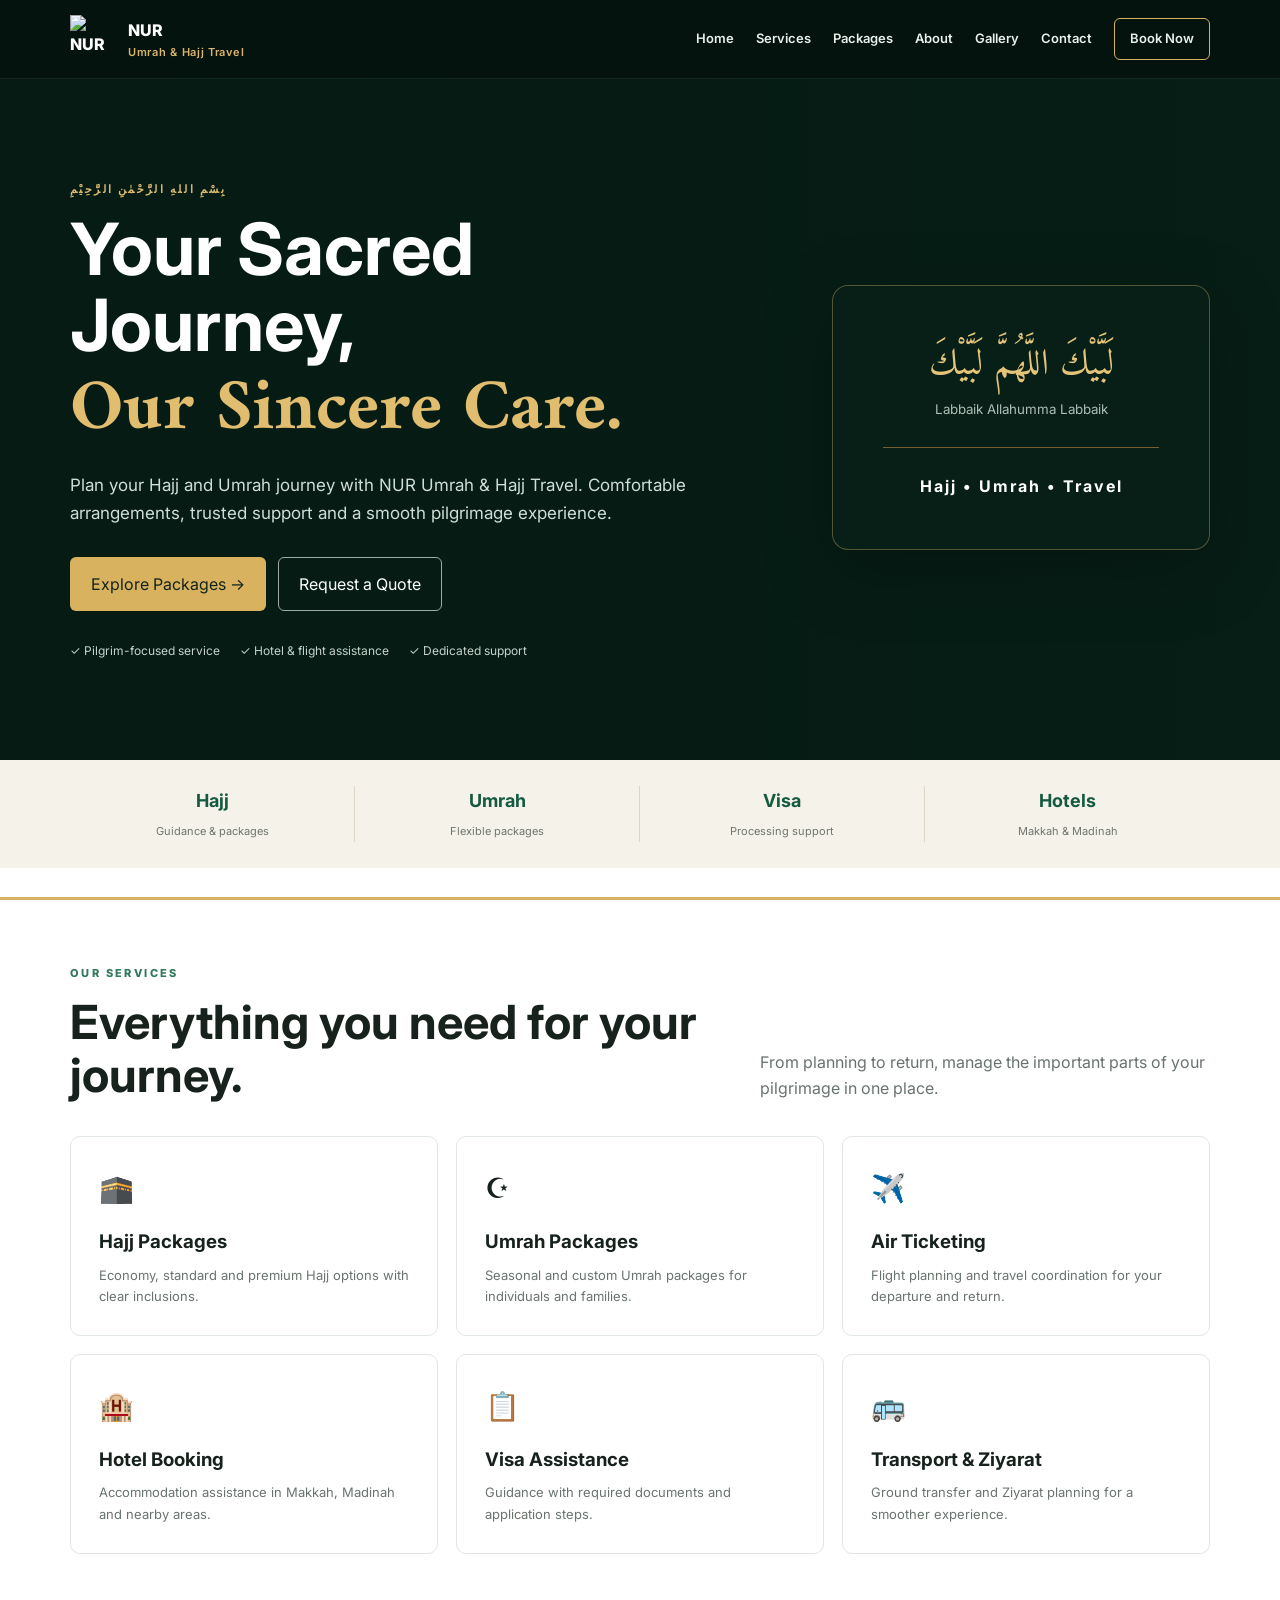
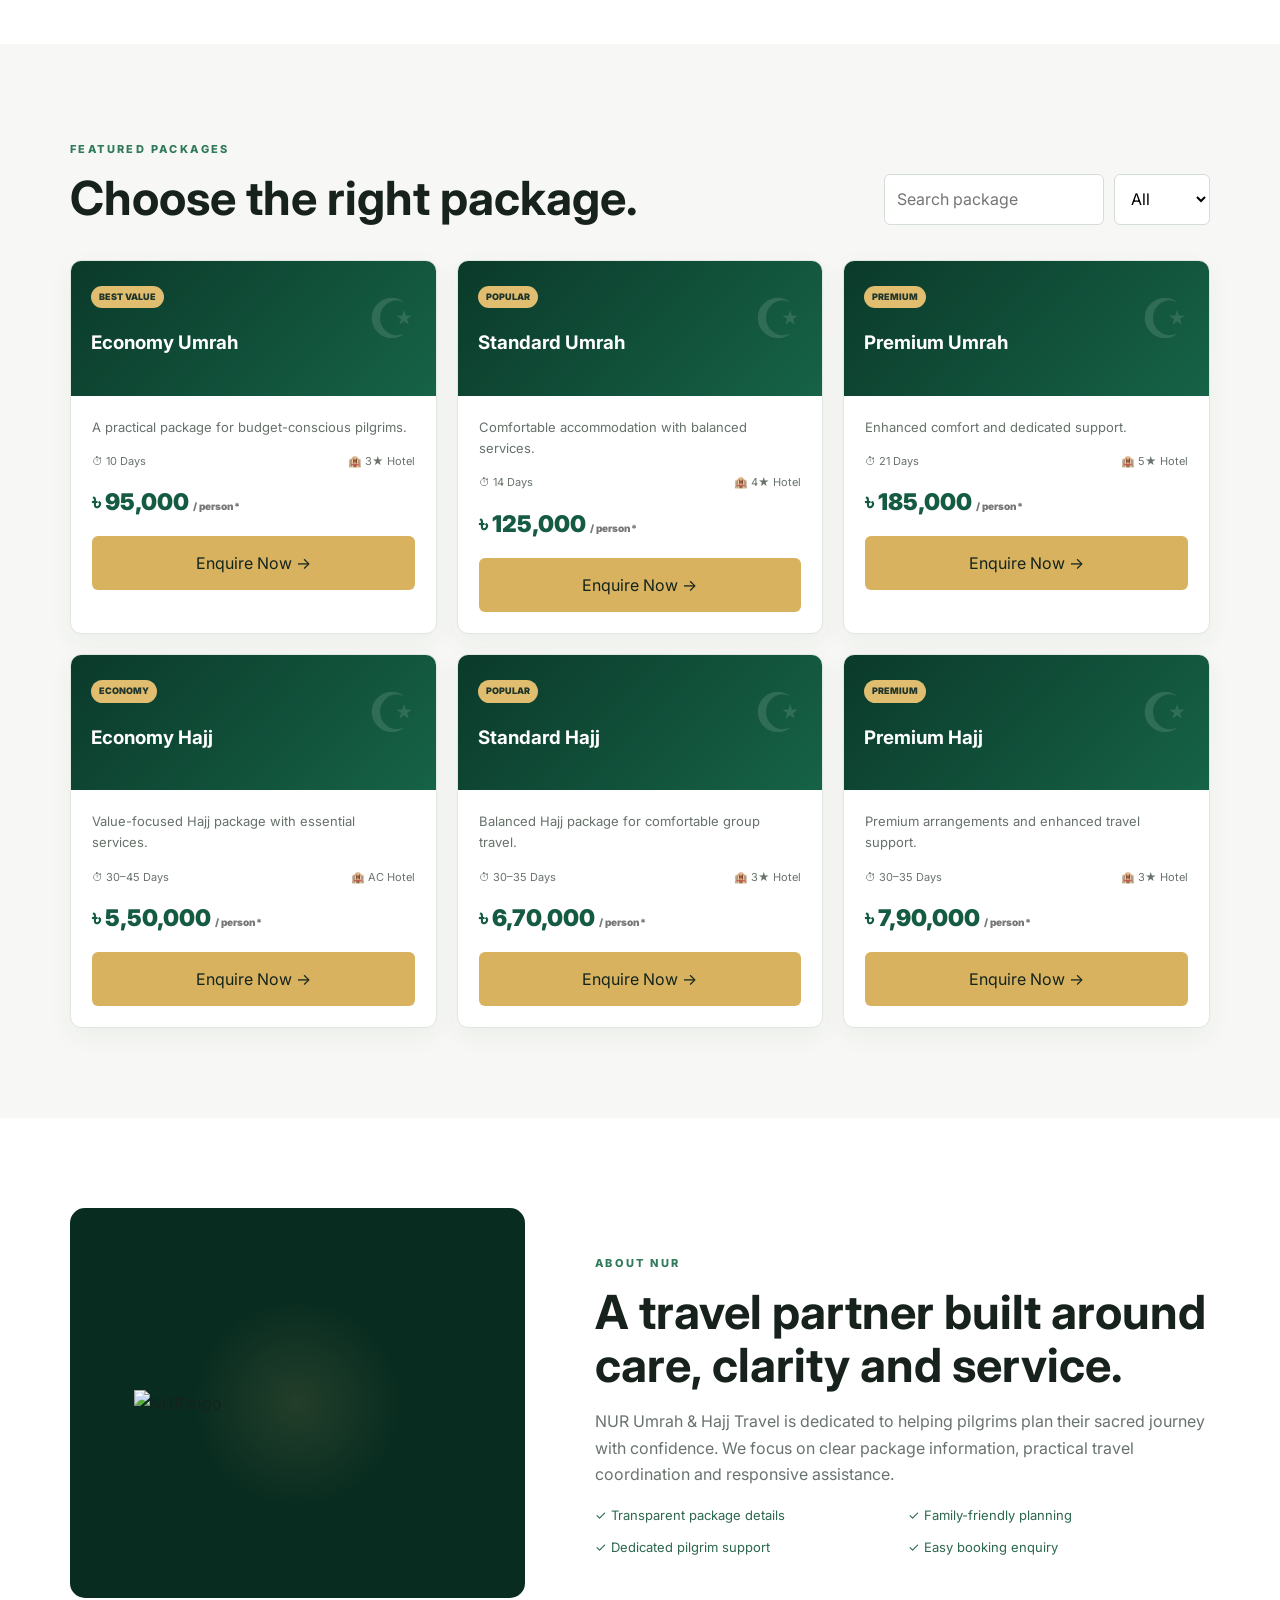
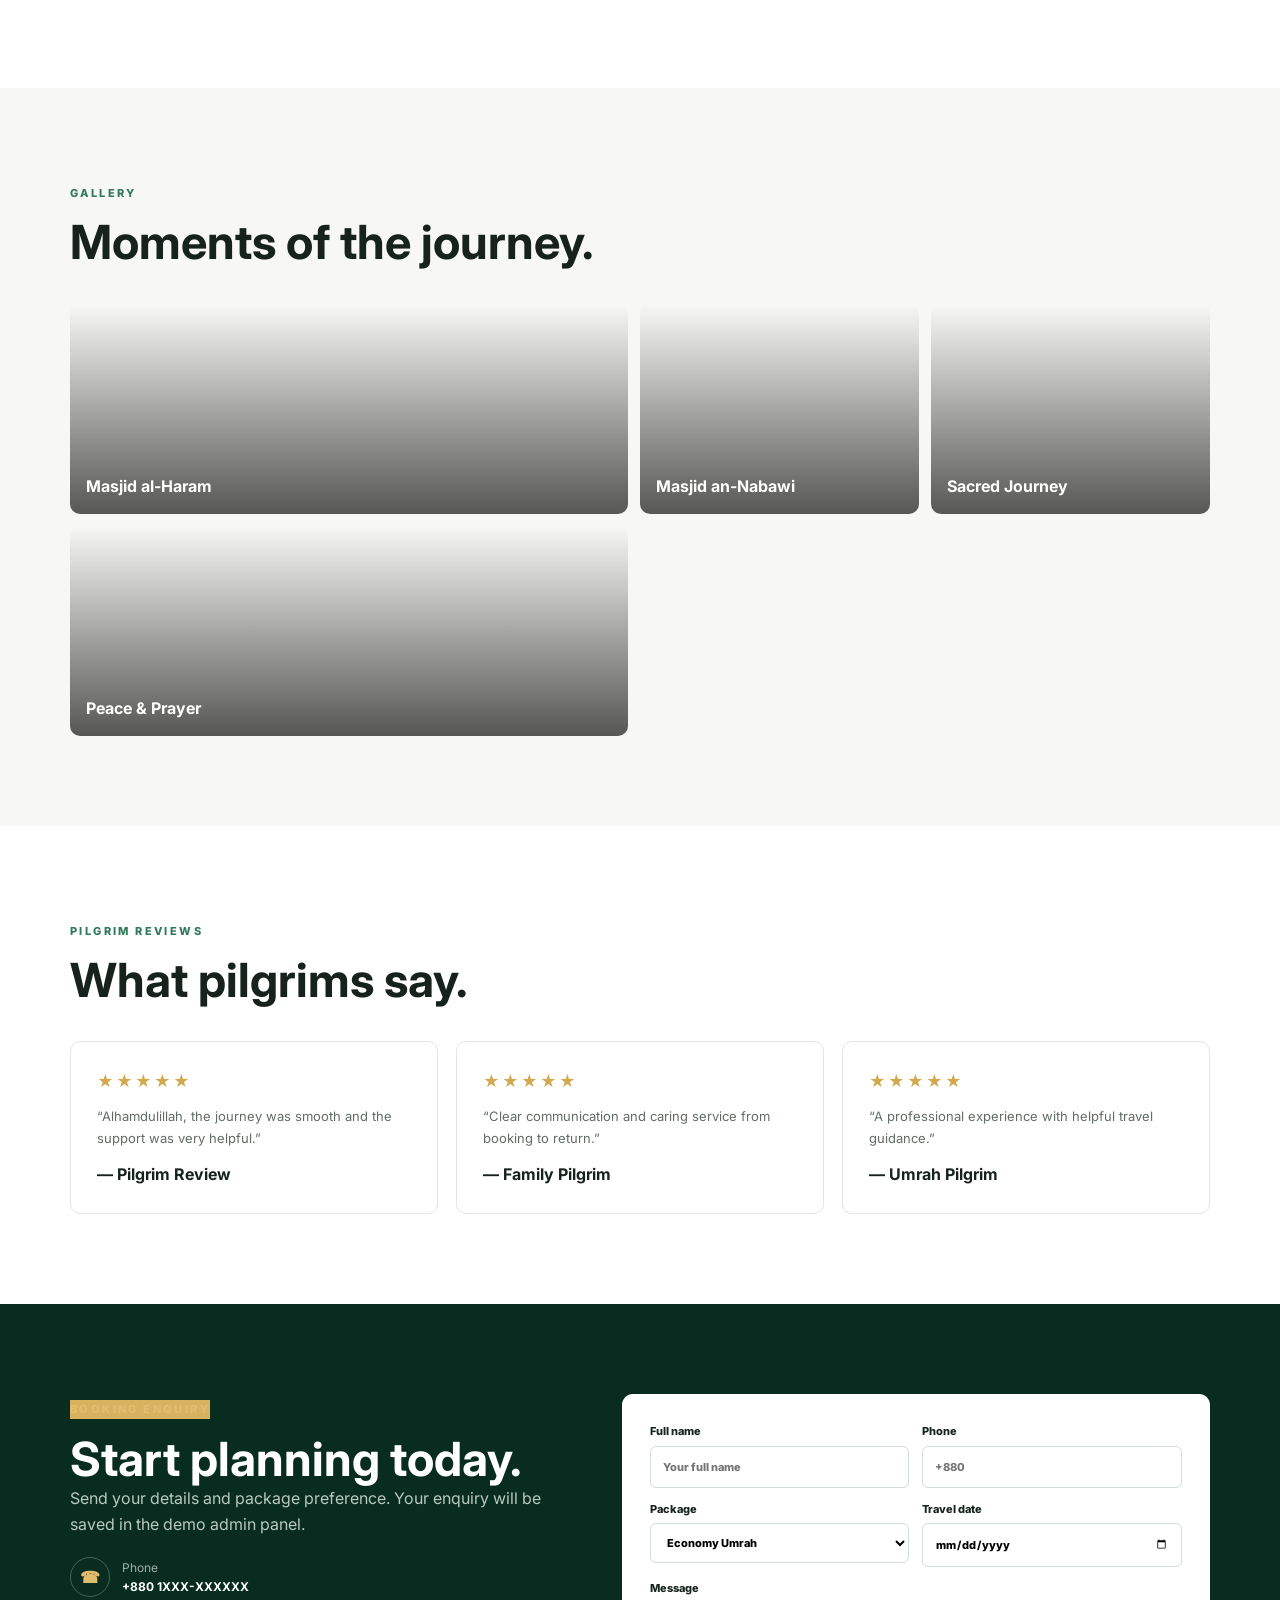
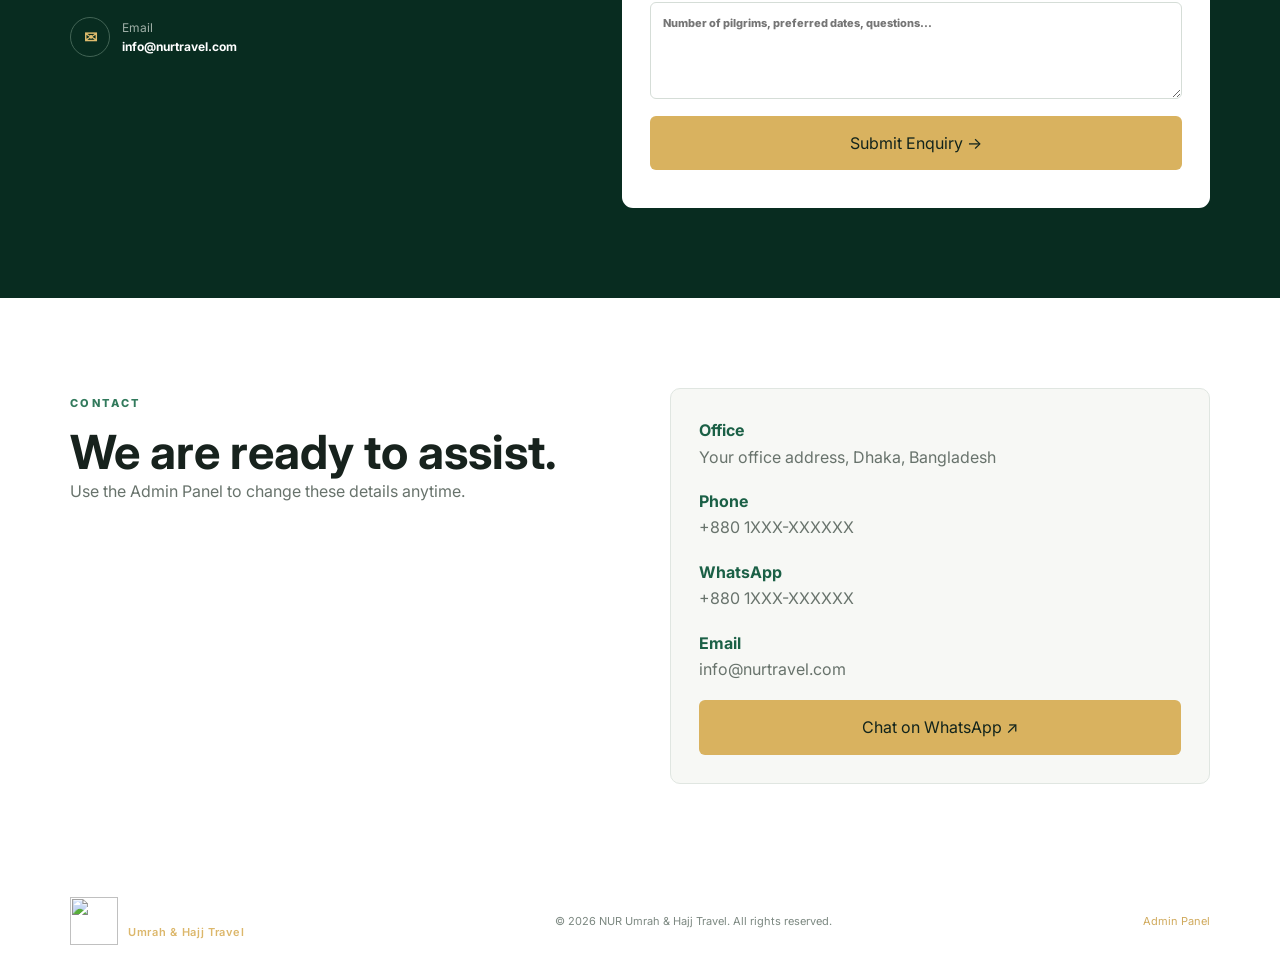
==== index.html @ 2915ed6d "Add files via upload" ====
<!doctype html>
<html lang="en">
<head>
<meta charset="utf-8"><meta name="viewport" content="width=device-width,initial-scale=1">
<title>NUR Umrah & Hajj Travel</title>
<meta name="description" content="NUR Umrah & Hajj Travel — Hajj, Umrah, visa, hotel, flight and travel assistance.">
<link rel="preconnect" href="https://fonts.googleapis.com"><link rel="preconnect" href="https://fonts.gstatic.com" crossorigin>
<link href="https://fonts.googleapis.com/css2?family=Amiri:wght@400;700&family=Inter:wght@400;500;600;700;800&display=swap" rel="stylesheet">
<link rel="stylesheet" href="style.css">
</head>
<body>
<header class="header"><div class="container nav">
<a class="brand" href="#home"><img src="assets/logo.png" alt="NUR Umrah & Hajj Travel"><span>NUR <b>Umrah & Hajj Travel</b></span></a>
<button class="menu" aria-label="Menu">☰</button>
<nav><a href="#home">Home</a><a href="#services">Services</a><a href="#packages">Packages</a><a href="#about">About</a><a href="#gallery">Gallery</a><a href="#contact">Contact</a><a class="cta" href="#booking">Book Now</a></nav>
</div></header>

<section id="home" class="hero"><div class="hero-bg"></div><div class="container hero-inner">
<div class="hero-copy"><span class="eyebrow">بِسْمِ اللهِ الرَّحْمٰنِ الرَّحِيْمِ</span>
<h1>Your Sacred Journey,<br><span>Our Sincere Care.</span></h1>
<p>Plan your Hajj and Umrah journey with NUR Umrah & Hajj Travel. Comfortable arrangements, trusted support and a smooth pilgrimage experience.</p>
<div class="actions"><a class="btn gold" href="#packages">Explore Packages →</a><a class="btn outline" href="#booking">Request a Quote</a></div>
<div class="trust"><span>✓ Pilgrim-focused service</span><span>✓ Hotel & flight assistance</span><span>✓ Dedicated support</span></div></div>
<div class="hero-card"><div class="arabic">لَبَّيْكَ اللَّهُمَّ لَبَّيْكَ</div><small>Labbaik Allahumma Labbaik</small><div class="card-line"></div><strong>Hajj • Umrah • Travel</strong></div>
</div></section>

<section class="quick"><div class="container quick-grid"><div><b>Hajj</b><span>Guidance & packages</span></div><div><b>Umrah</b><span>Flexible packages</span></div><div><b>Visa</b><span>Processing support</span></div><div><b>Hotels</b><span>Makkah & Madinah</span></div></div></section>

<section id="services" class="section"><div class="container"><div class="head"><div><span class="eyebrow green">OUR SERVICES</span><h2>Everything you need for your journey.</h2></div><p>From planning to return, manage the important parts of your pilgrimage in one place.</p></div>
<div class="service-grid"><article><i>🕋</i><h3>Hajj Packages</h3><p>Economy, standard and premium Hajj options with clear inclusions.</p></article><article><i>☪</i><h3>Umrah Packages</h3><p>Seasonal and custom Umrah packages for individuals and families.</p></article><article><i>✈️</i><h3>Air Ticketing</h3><p>Flight planning and travel coordination for your departure and return.</p></article><article><i>🏨</i><h3>Hotel Booking</h3><p>Accommodation assistance in Makkah, Madinah and nearby areas.</p></article><article><i>📋</i><h3>Visa Assistance</h3><p>Guidance with required documents and application steps.</p></article><article><i>🚌</i><h3>Transport & Ziyarat</h3><p>Ground transfer and Ziyarat planning for a smoother experience.</p></article></div></div></section>

<section id="packages" class="section alt"><div class="container"><div class="head"><div><span class="eyebrow green">FEATURED PACKAGES</span><h2>Choose the right package.</h2></div><div class="filters"><input id="search" placeholder="Search package"><select id="type"><option value="">All</option><option>Umrah</option><option>Hajj</option></select></div></div><div id="packagesGrid" class="package-grid"></div></div></section>

<section id="about" class="section"><div class="container about-grid"><div class="about-visual"><img src="assets/logo.png" alt="NUR logo"></div><div><span class="eyebrow green">ABOUT NUR</span><h2>A travel partner built around care, clarity and service.</h2><p id="aboutText">NUR Umrah & Hajj Travel is dedicated to helping pilgrims plan their sacred journey with confidence. We focus on clear package information, practical travel coordination and responsive assistance.</p><div class="checks"><span>✓ Transparent package details</span><span>✓ Family-friendly planning</span><span>✓ Dedicated pilgrim support</span><span>✓ Easy booking enquiry</span></div></div></div></section>

<section id="gallery" class="section alt"><div class="container"><div class="head"><div><span class="eyebrow green">GALLERY</span><h2>Moments of the journey.</h2></div></div><div id="galleryGrid" class="gallery"></div></div></section>

<section class="section reviews"><div class="container"><div class="head"><div><span class="eyebrow green">PILGRIM REVIEWS</span><h2>What pilgrims say.</h2></div></div><div id="reviewsGrid" class="review-grid"></div></div></section>

<section id="booking" class="booking"><div class="container booking-grid"><div><span class="eyebrow gold">BOOKING ENQUIRY</span><h2>Start planning today.</h2><p>Send your details and package preference. Your enquiry will be saved in the demo admin panel.</p><div class="mini"><b>☎</b><span>Phone<br><strong id="phoneText">+880 1XXX-XXXXXX</strong></span></div><div class="mini"><b>✉</b><span>Email<br><strong id="emailText">info@nurtravel.com</strong></span></div></div>
<form id="bookingForm" class="form"><div class="row"><label>Full name<input name="name" required placeholder="Your full name"></label><label>Phone<input name="phone" required placeholder="+880"></label></div><div class="row"><label>Package<select id="bookingPackage" name="package"></select></label><label>Travel date<input name="date" type="date"></label></div><label>Message<textarea name="message" rows="4" placeholder="Number of pilgrims, preferred dates, questions..."></textarea></label><button class="btn gold full">Submit Enquiry →</button><p id="formMsg"></p></form></div></section>

<section id="contact" class="section"><div class="container contact-grid"><div><span class="eyebrow green">CONTACT</span><h2>We are ready to assist.</h2><p>Use the Admin Panel to change these details anytime.</p></div><div class="contact-card"><p><b>Office</b><span id="addressText">Your office address, Dhaka, Bangladesh</span></p><p><b>Phone</b><span id="phoneText2">+880 1XXX-XXXXXX</span></p><p><b>WhatsApp</b><span id="waText">+880 1XXX-XXXXXX</span></p><p><b>Email</b><span id="emailText2">info@nurtravel.com</span></p><a id="waLink" class="btn gold full" target="_blank" rel="noopener">Chat on WhatsApp ↗</a></div></div></section>

<footer><div class="container footer"><div class="brand"><img src="assets/logo.png" alt=""><span>NUR <b>Umrah & Hajj Travel</b></span></div><p>© <span id="year"></span> NUR Umrah & Hajj Travel. All rights reserved.</p><a href="admin/index.html">Admin Panel</a></div></footer>
<script src="script.js"></script>
</body></html>
---- style.css ----
*{box-sizing:border-box;margin:0;padding:0}html{scroll-behavior:smooth}body{font-family:Inter,Arial,sans-serif;color:#17221d;background:#fff;line-height:1.65}.container{width:min(1140px,92%);margin:auto}.header{position:fixed;z-index:50;left:0;right:0;top:0;background:rgba(5,19,14,.92);backdrop-filter:blur(14px);color:#fff;border-bottom:1px solid rgba(255,255,255,.08)}.nav{height:78px;display:flex;align-items:center;justify-content:space-between}.brand{display:flex;align-items:center;gap:10px;color:#fff;text-decoration:none;font-weight:800}.brand img{width:48px;height:48px;object-fit:contain}.brand b{display:block;font-size:11px;letter-spacing:.7px;color:#dcb76b;font-weight:600}.nav nav{display:flex;align-items:center;gap:22px}.nav nav a{color:#e9efeb;text-decoration:none;font-size:13px;font-weight:600}.nav nav a:hover{color:#e2bd6c}.nav .cta{border:1px solid #d8b15f;padding:9px 15px;border-radius:6px}.menu{display:none;border:0;background:none;color:#fff;font-size:26px}.hero{min-height:760px;background:#071f16;position:relative;display:flex;align-items:center;overflow:hidden;color:#fff}.hero-bg{position:absolute;inset:0;background:linear-gradient(90deg,rgba(5,27,20,.98),rgba(5,27,20,.72),rgba(5,27,20,.25)),url("https://images.unsplash.com/photo-1564769625392-651b89c31e2a?auto=format&fit=crop&w=2000&q=85") center/cover}.hero-inner{position:relative;z-index:1;padding-top:75px;display:grid;grid-template-columns:1.3fr .7fr;gap:60px;align-items:center}.eyebrow{font-size:11px;letter-spacing:2.4px;font-weight:800;color:#dfbd72;display:inline-block;margin-bottom:13px}.eyebrow.green{color:#327a5c}.eyebrow.gold{color:#e1bd70}.hero h1{font-size:clamp(42px,6vw,72px);line-height:1.06;margin-bottom:22px}.hero h1 span{color:#e1bd70;font-family:Amiri,serif}.hero p{max-width:650px;color:#d1ddd7;font-size:17px}.actions{display:flex;gap:12px;margin:30px 0}.btn{display:inline-flex;align-items:center;justify-content:center;padding:13px 20px;border-radius:6px;text-decoration:none;font-weight:800;border:1px solid transparent;cursor:pointer;font:inherit}.gold{background:#d9b25f;color:#12241c}.outline{color:#fff;border-color:#9eaaa4}.trust{display:flex;gap:20px;flex-wrap:wrap;font-size:12px;color:#c7d3cc}.hero-card{border:1px solid rgba(224,188,109,.35);background:rgba(8,33,24,.75);border-radius:16px;padding:50px 25px;text-align:center;box-shadow:0 20px 70px rgba(0,0,0,.25)}.arabic{font-family:Amiri,serif;font-size:36px;color:#e4c478}.hero-card small{color:#aebfb6}.card-line{height:1px;background:#755f32;margin:25px}.hero-card strong{letter-spacing:2px;color:#fff}.quick{background:#f5f2e9}.quick-grid{display:grid;grid-template-columns:repeat(4,1fr);padding:26px 0}.quick-grid div{text-align:center;border-right:1px solid #ddd7c8}.quick-grid div:last-child{border:0}.quick-grid b{display:block;color:#145a40;font-size:18px}.quick-grid span{font-size:11px;color:#6e776f}.section{padding:90px 0}.alt{background:#f7f8f5}.head{display:flex;justify-content:space-between;align-items:end;gap:30px;margin-bottom:35px}.head h2,.section h2,.booking h2{font-size:clamp(30px,4vw,47px);line-height:1.13}.head p{max-width:450px;color:#69736d}.service-grid{display:grid;grid-template-columns:repeat(3,1fr);gap:18px}.service-grid article{padding:28px;border:1px solid #e1e7e2;border-radius:10px;background:#fff}.service-grid i{font-style:normal;font-size:28px}.service-grid h3{margin:15px 0 7px}.service-grid p{font-size:13px;color:#6a746e}.filters{display:flex;gap:10px}.filters input,.filters select,.form input,.form select,.form textarea{font:inherit;border:1px solid #d5ddd7;border-radius:6px;padding:11px 12px;background:#fff;outline:none}.filters input{width:220px}.package-grid{display:grid;grid-template-columns:repeat(3,1fr);gap:20px}.package{background:#fff;border:1px solid #e0e6e1;border-radius:11px;overflow:hidden;box-shadow:0 8px 25px rgba(20,50,37,.05)}.package-top{height:135px;background:linear-gradient(135deg,#0b3a2a,#166347);color:#fff;padding:20px;position:relative}.package-top:after{content:"☪";position:absolute;right:20px;top:12px;font-size:55px;opacity:.12}.tag{display:inline-block;background:#e1bd70;color:#20362b;font-size:9px;font-weight:900;padding:4px 8px;border-radius:20px}.package-top h3{margin-top:20px}.package-body{padding:21px}.package-body p{font-size:13px;color:#66716a}.meta{display:flex;justify-content:space-between;font-size:11px;color:#68736c;margin:14px 0}.price{font-size:23px;color:#155b42;font-weight:900}.price small{font-size:10px;color:#777}.package .btn{width:100%;margin-top:14px}.about-grid{display:grid;grid-template-columns:.85fr 1.15fr;gap:70px;align-items:center}.about-visual{min-height:390px;background:radial-gradient(circle,#e2bd7020,transparent 35%),#082c20;border-radius:15px;display:grid;place-items:center}.about-visual img{width:72%;max-width:350px}.about-grid p{color:#69736d;margin:17px 0}.checks{display:grid;grid-template-columns:1fr 1fr;gap:11px;color:#2d674e;font-size:13px}.gallery{display:grid;grid-template-columns:2fr 1fr 1fr;grid-template-rows:210px 210px;gap:12px}.gallery-item{border-radius:10px;background-size:cover;background-position:center;position:relative;overflow:hidden}.gallery-item:after{content:"";position:absolute;inset:0;background:linear-gradient(transparent,rgba(0,0,0,.65))}.gallery-item span{position:absolute;bottom:14px;left:16px;color:#fff;font-weight:700;z-index:2}.review-grid{display:grid;grid-template-columns:repeat(3,1fr);gap:18px}.review{padding:26px;border:1px solid #e0e6e1;border-radius:10px}.stars{color:#d2a94f;letter-spacing:2px}.review p{color:#626d66;margin:12px 0;font-size:13px}.booking{background:#082c20;color:#fff;padding:90px 0}.booking-grid{display:grid;grid-template-columns:.9fr 1.1fr;gap:70px}.booking p{color:#b9c9c0}.mini{display:flex;gap:12px;align-items:center;margin-top:20px}.mini>b{width:40px;height:40px;border:1px solid #426455;border-radius:50%;display:grid;place-items:center;color:#e0bc6d}.mini span{font-size:12px;color:#9fb0a7}.mini strong{color:#fff}.form{background:#fff;color:#18241e;padding:28px;border-radius:11px}.row{display:grid;grid-template-columns:1fr 1fr;gap:13px}.form label{font-size:11px;font-weight:800;display:block;margin-bottom:12px}.form input,.form select,.form textarea{width:100%;margin-top:5px}.form textarea{resize:vertical}.full{width:100%}#formMsg{font-size:12px;margin-top:10px}.contact-grid{display:grid;grid-template-columns:1fr 1fr;gap:60px}.contact-grid p{color:#68736c}.contact-card{background:#f7f8f5;border:1px solid #e0e6e1;padding:28px;border-radius:10px}.contact-card p{margin-bottom:18px}.contact-card p b,.contact-card p span{display:block}.contact-card p b{color:#1b6046}.footer{min-height:95px;display:flex;align-items:center;justify-content:space-between;gap:20px}.footer .brand{font-size:13px}.footer p{font-size:11px;color:#7c8881}.footer>a{font-size:11px;color:#d0aa5d;text-decoration:none}
body:after{content:"";position:fixed;inset:auto 0 0 0;height:3px;background:var(--accent,#d9b25f);z-index:100}
@media(max-width:820px){.nav nav{display:none;position:absolute;left:0;right:0;top:78px;background:#071f16;padding:18px;flex-direction:column;align-items:stretch}.nav nav.open{display:flex}.menu{display:block}.hero{min-height:760px}.hero-inner,.about-grid,.booking-grid,.contact-grid{grid-template-columns:1fr}.hero-card{display:none}.quick-grid{grid-template-columns:1fr 1fr;gap:15px}.quick-grid div:nth-child(2){border:0}.service-grid,.package-grid,.review-grid{grid-template-columns:1fr 1fr}.head{display:block}.head p{margin-top:10px}.gallery{grid-template-columns:1fr 1fr;grid-template-rows:180px 180px 180px}.gallery-item:first-child{grid-row:auto}.filters{margin-top:18px}.footer{padding:20px 0;flex-wrap:wrap}}
@media(max-width:520px){.service-grid,.package-grid,.review-grid{grid-template-columns:1fr}.row{grid-template-columns:1fr}.checks{grid-template-columns:1fr}.gallery{grid-template-columns:1fr}.gallery-item{height:180px}.actions{flex-direction:column;align-items:stretch}.actions .btn{text-align:center}.hero h1{font-size:42px}.section{padding:65px 0}}
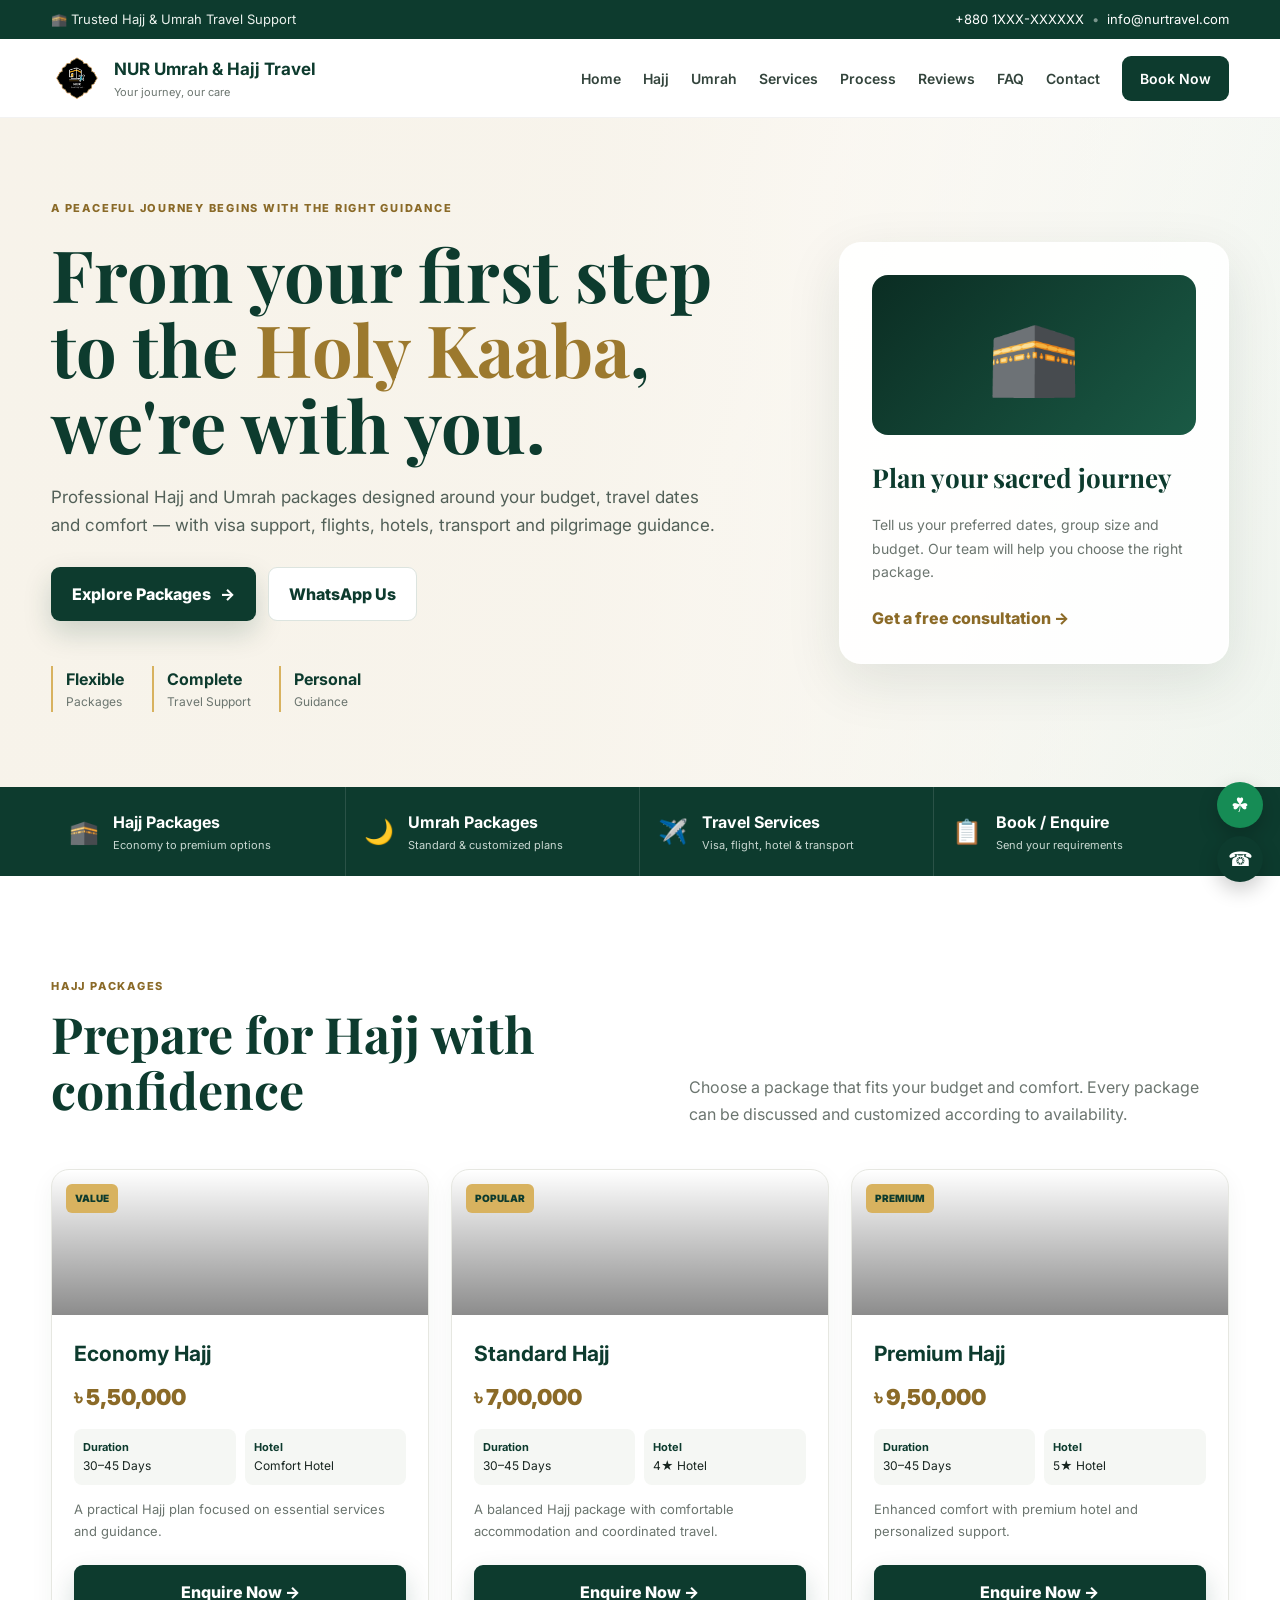
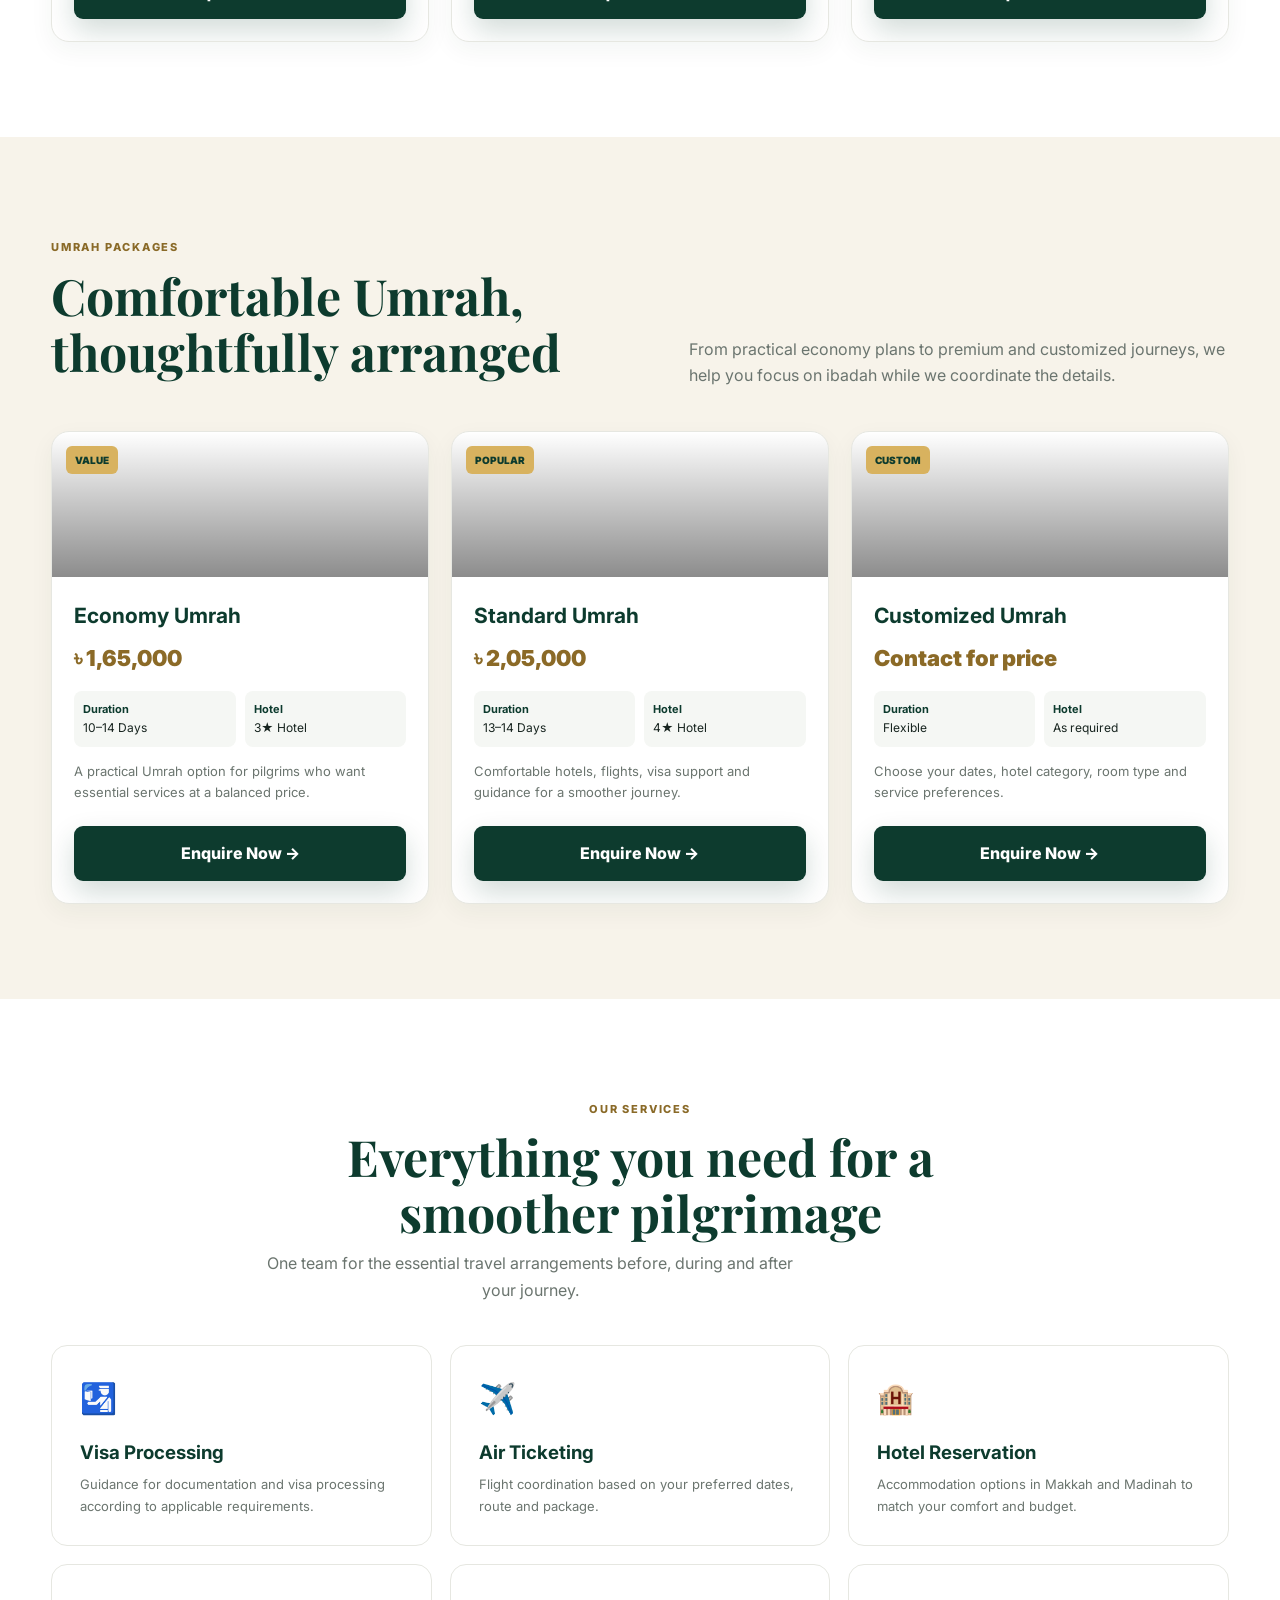
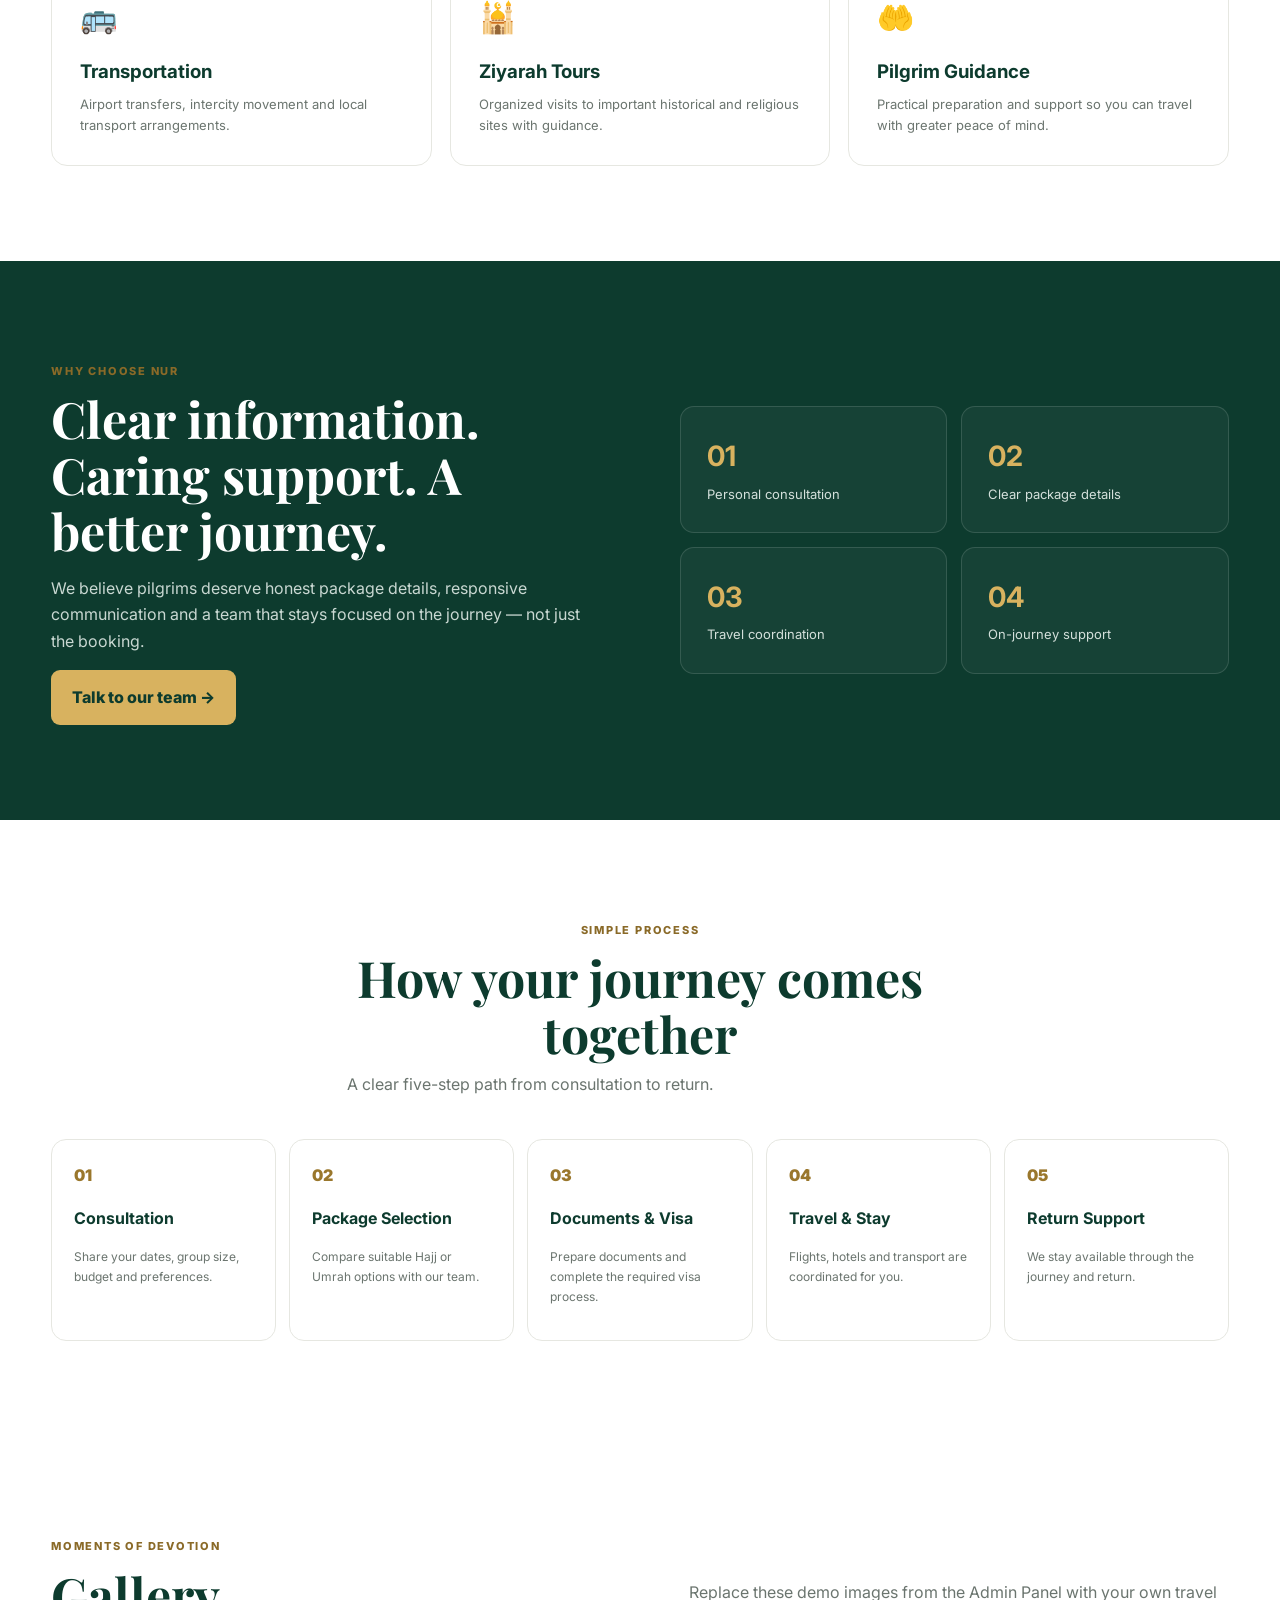
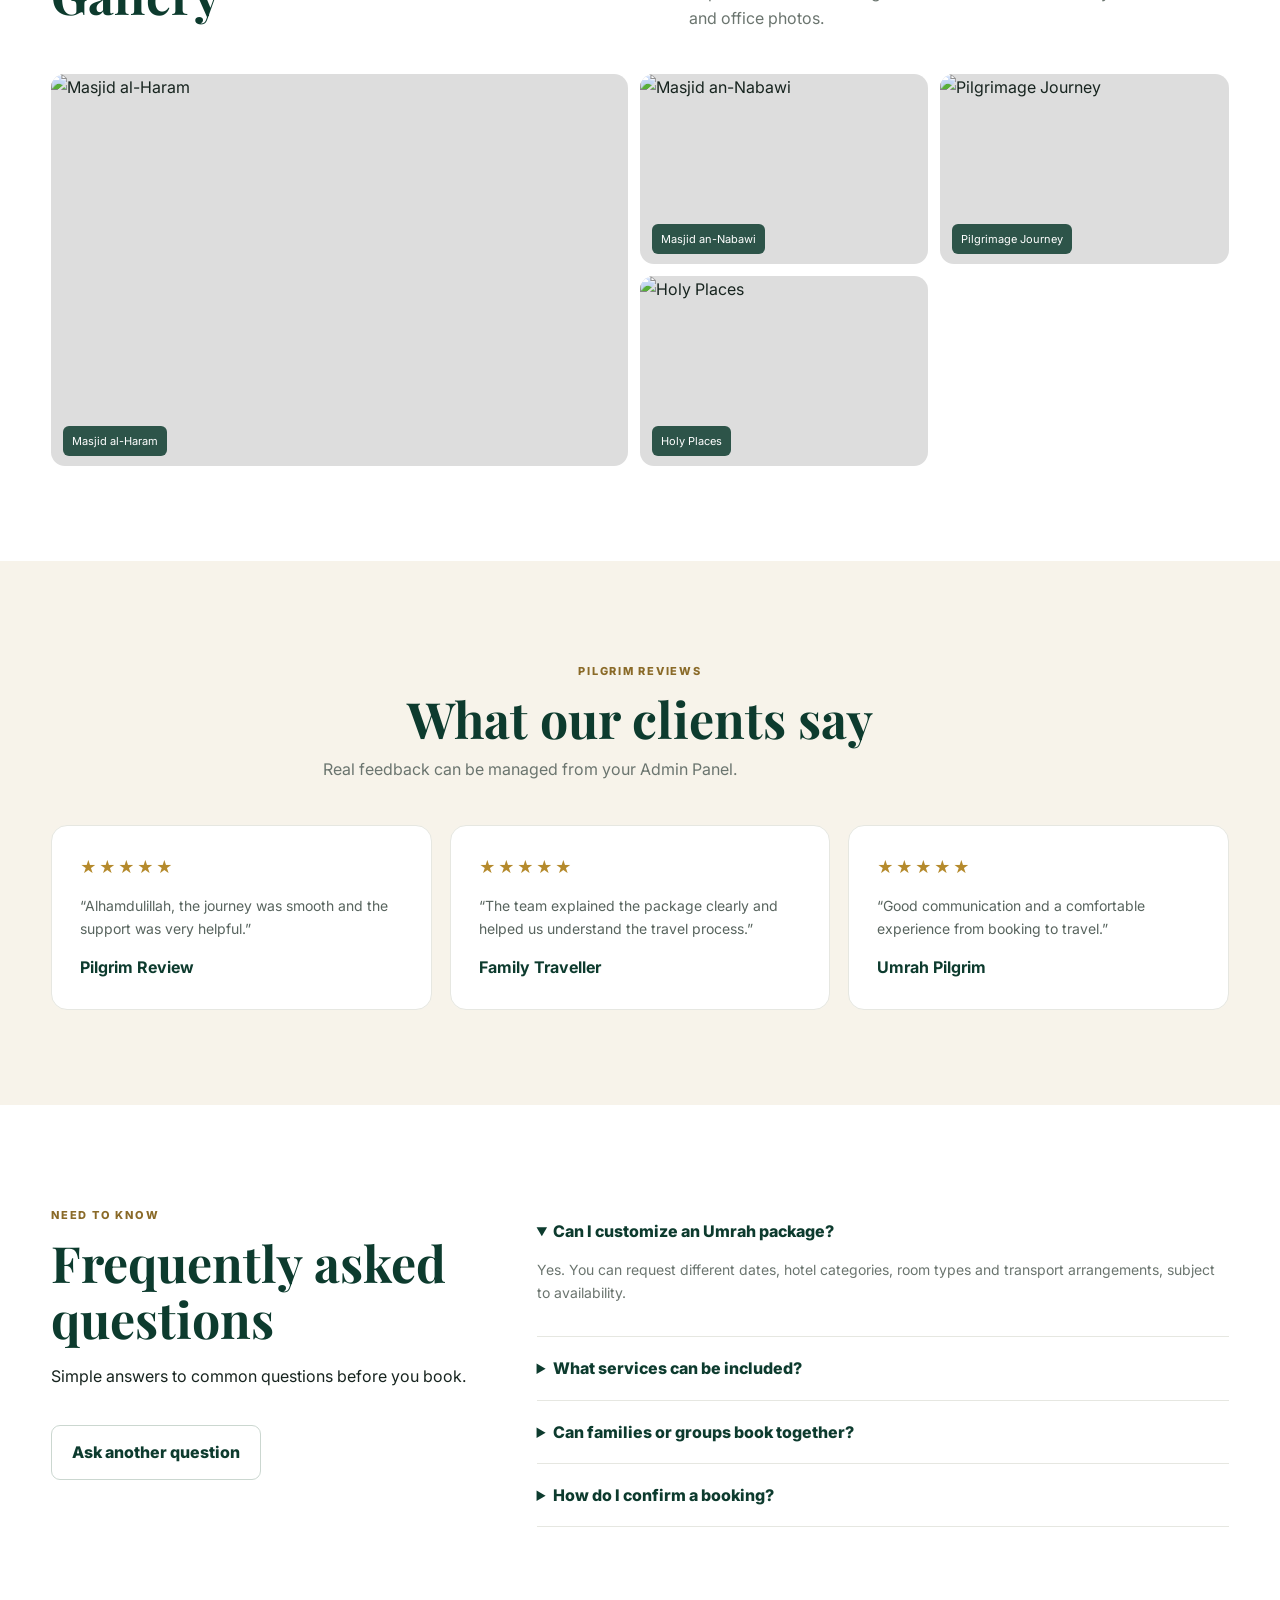
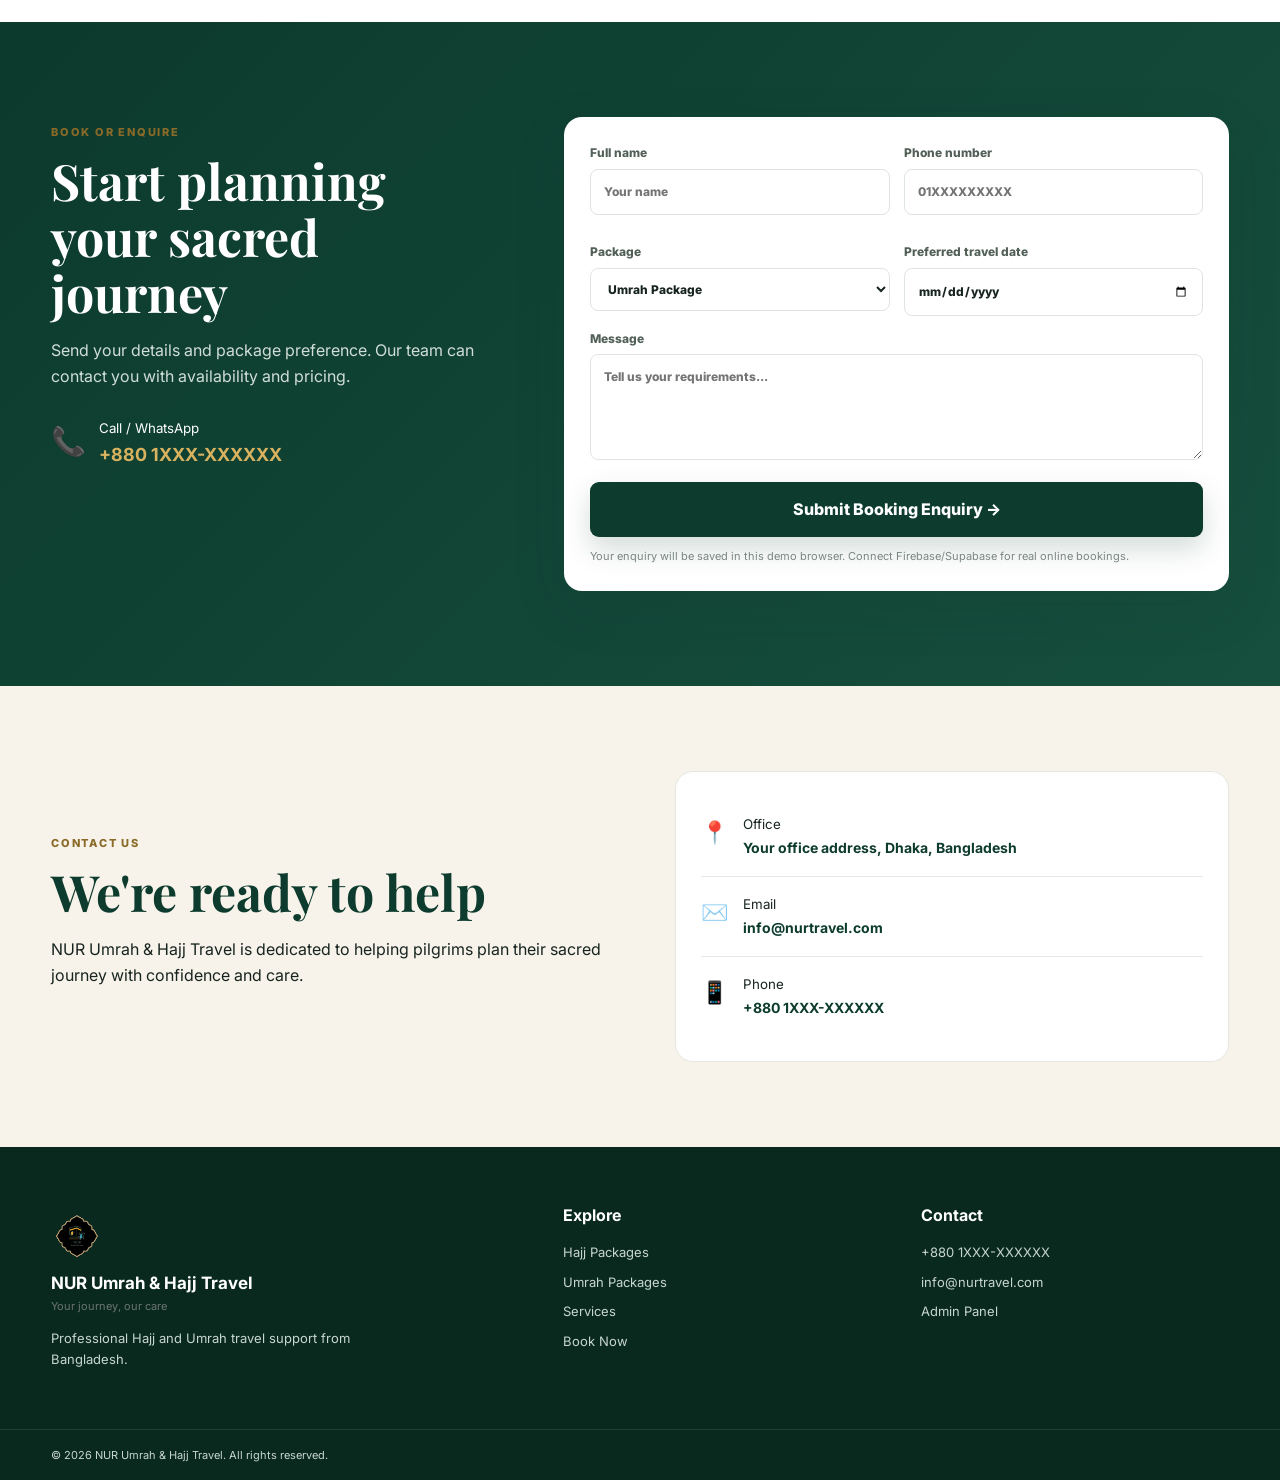
==== commit 1f05deb0: "Add files via upload" ====
--- a/index.html
+++ b/index.html
@@ -2,46 +2,31 @@
 <html lang="en">
 <head>
 <meta charset="utf-8"><meta name="viewport" content="width=device-width,initial-scale=1">
+<meta name="description" content="NUR Umrah & Hajj Travel — trusted Hajj and Umrah travel services from Bangladesh.">
 <title>NUR Umrah & Hajj Travel</title>
-<meta name="description" content="NUR Umrah & Hajj Travel — Hajj, Umrah, visa, hotel, flight and travel assistance.">
 <link rel="preconnect" href="https://fonts.googleapis.com"><link rel="preconnect" href="https://fonts.gstatic.com" crossorigin>
-<link href="https://fonts.googleapis.com/css2?family=Amiri:wght@400;700&family=Inter:wght@400;500;600;700;800&display=swap" rel="stylesheet">
+<link href="https://fonts.googleapis.com/css2?family=Inter:wght@400;500;600;700;800&family=Playfair+Display:wght@600;700&display=swap" rel="stylesheet">
 <link rel="stylesheet" href="style.css">
 </head>
 <body>
-<header class="header"><div class="container nav">
-<a class="brand" href="#home"><img src="assets/logo.png" alt="NUR Umrah & Hajj Travel"><span>NUR <b>Umrah & Hajj Travel</b></span></a>
-<button class="menu" aria-label="Menu">☰</button>
-<nav><a href="#home">Home</a><a href="#services">Services</a><a href="#packages">Packages</a><a href="#about">About</a><a href="#gallery">Gallery</a><a href="#contact">Contact</a><a class="cta" href="#booking">Book Now</a></nav>
-</div></header>
-
-<section id="home" class="hero"><div class="hero-bg"></div><div class="container hero-inner">
-<div class="hero-copy"><span class="eyebrow">بِسْمِ اللهِ الرَّحْمٰنِ الرَّحِيْمِ</span>
-<h1>Your Sacred Journey,<br><span>Our Sincere Care.</span></h1>
-<p>Plan your Hajj and Umrah journey with NUR Umrah & Hajj Travel. Comfortable arrangements, trusted support and a smooth pilgrimage experience.</p>
-<div class="actions"><a class="btn gold" href="#packages">Explore Packages →</a><a class="btn outline" href="#booking">Request a Quote</a></div>
-<div class="trust"><span>✓ Pilgrim-focused service</span><span>✓ Hotel & flight assistance</span><span>✓ Dedicated support</span></div></div>
-<div class="hero-card"><div class="arabic">لَبَّيْكَ اللَّهُمَّ لَبَّيْكَ</div><small>Labbaik Allahumma Labbaik</small><div class="card-line"></div><strong>Hajj • Umrah • Travel</strong></div>
-</div></section>
-
-<section class="quick"><div class="container quick-grid"><div><b>Hajj</b><span>Guidance & packages</span></div><div><b>Umrah</b><span>Flexible packages</span></div><div><b>Visa</b><span>Processing support</span></div><div><b>Hotels</b><span>Makkah & Madinah</span></div></div></section>
-
-<section id="services" class="section"><div class="container"><div class="head"><div><span class="eyebrow green">OUR SERVICES</span><h2>Everything you need for your journey.</h2></div><p>From planning to return, manage the important parts of your pilgrimage in one place.</p></div>
-<div class="service-grid"><article><i>🕋</i><h3>Hajj Packages</h3><p>Economy, standard and premium Hajj options with clear inclusions.</p></article><article><i>☪</i><h3>Umrah Packages</h3><p>Seasonal and custom Umrah packages for individuals and families.</p></article><article><i>✈️</i><h3>Air Ticketing</h3><p>Flight planning and travel coordination for your departure and return.</p></article><article><i>🏨</i><h3>Hotel Booking</h3><p>Accommodation assistance in Makkah, Madinah and nearby areas.</p></article><article><i>📋</i><h3>Visa Assistance</h3><p>Guidance with required documents and application steps.</p></article><article><i>🚌</i><h3>Transport & Ziyarat</h3><p>Ground transfer and Ziyarat planning for a smoother experience.</p></article></div></div></section>
-
-<section id="packages" class="section alt"><div class="container"><div class="head"><div><span class="eyebrow green">FEATURED PACKAGES</span><h2>Choose the right package.</h2></div><div class="filters"><input id="search" placeholder="Search package"><select id="type"><option value="">All</option><option>Umrah</option><option>Hajj</option></select></div></div><div id="packagesGrid" class="package-grid"></div></div></section>
-
-<section id="about" class="section"><div class="container about-grid"><div class="about-visual"><img src="assets/logo.png" alt="NUR logo"></div><div><span class="eyebrow green">ABOUT NUR</span><h2>A travel partner built around care, clarity and service.</h2><p id="aboutText">NUR Umrah & Hajj Travel is dedicated to helping pilgrims plan their sacred journey with confidence. We focus on clear package information, practical travel coordination and responsive assistance.</p><div class="checks"><span>✓ Transparent package details</span><span>✓ Family-friendly planning</span><span>✓ Dedicated pilgrim support</span><span>✓ Easy booking enquiry</span></div></div></div></section>
-
-<section id="gallery" class="section alt"><div class="container"><div class="head"><div><span class="eyebrow green">GALLERY</span><h2>Moments of the journey.</h2></div></div><div id="galleryGrid" class="gallery"></div></div></section>
-
-<section class="section reviews"><div class="container"><div class="head"><div><span class="eyebrow green">PILGRIM REVIEWS</span><h2>What pilgrims say.</h2></div></div><div id="reviewsGrid" class="review-grid"></div></div></section>
-
-<section id="booking" class="booking"><div class="container booking-grid"><div><span class="eyebrow gold">BOOKING ENQUIRY</span><h2>Start planning today.</h2><p>Send your details and package preference. Your enquiry will be saved in the demo admin panel.</p><div class="mini"><b>☎</b><span>Phone<br><strong id="phoneText">+880 1XXX-XXXXXX</strong></span></div><div class="mini"><b>✉</b><span>Email<br><strong id="emailText">info@nurtravel.com</strong></span></div></div>
-<form id="bookingForm" class="form"><div class="row"><label>Full name<input name="name" required placeholder="Your full name"></label><label>Phone<input name="phone" required placeholder="+880"></label></div><div class="row"><label>Package<select id="bookingPackage" name="package"></select></label><label>Travel date<input name="date" type="date"></label></div><label>Message<textarea name="message" rows="4" placeholder="Number of pilgrims, preferred dates, questions..."></textarea></label><button class="btn gold full">Submit Enquiry →</button><p id="formMsg"></p></form></div></section>
-
-<section id="contact" class="section"><div class="container contact-grid"><div><span class="eyebrow green">CONTACT</span><h2>We are ready to assist.</h2><p>Use the Admin Panel to change these details anytime.</p></div><div class="contact-card"><p><b>Office</b><span id="addressText">Your office address, Dhaka, Bangladesh</span></p><p><b>Phone</b><span id="phoneText2">+880 1XXX-XXXXXX</span></p><p><b>WhatsApp</b><span id="waText">+880 1XXX-XXXXXX</span></p><p><b>Email</b><span id="emailText2">info@nurtravel.com</span></p><a id="waLink" class="btn gold full" target="_blank" rel="noopener">Chat on WhatsApp ↗</a></div></div></section>
-
-<footer><div class="container footer"><div class="brand"><img src="assets/logo.png" alt=""><span>NUR <b>Umrah & Hajj Travel</b></span></div><p>© <span id="year"></span> NUR Umrah & Hajj Travel. All rights reserved.</p><a href="admin/index.html">Admin Panel</a></div></footer>
+<div class="topbar"><div class="container topbar-inner"><span>🕋 Trusted Hajj & Umrah Travel Support</span><div><a id="topPhone" href="tel:+8801000000000">+880 1XXX-XXXXXX</a><span class="sep">•</span><a id="topEmail" href="mailto:info@nurtravel.com">info@nurtravel.com</a></div></div></div>
+<header class="header"><div class="container nav-wrap"><a class="brand" href="#home"><img src="assets/logo.png" alt="NUR Umrah & Hajj Travel logo"><div><strong id="brandName">NUR Umrah & Hajj Travel</strong><small>Your journey, our care</small></div></a><button class="menu-toggle" id="menuToggle" aria-label="Open menu">☰</button><nav id="nav"><a href="#home">Home</a><a href="#hajj">Hajj</a><a href="#umrah">Umrah</a><a href="#services">Services</a><a href="#process">Process</a><a href="#reviews">Reviews</a><a href="#faq">FAQ</a><a href="#contact">Contact</a><a class="nav-cta" href="#booking">Book Now</a></nav></div></header>
+<main id="home">
+<section class="hero"><div class="hero-bg"></div><div class="container hero-grid"><div class="hero-copy"><span class="eyebrow">A peaceful journey begins with the right guidance</span><h1>From your first step to the <span>Holy Kaaba</span>, we're with you.</h1><p>Professional Hajj and Umrah packages designed around your budget, travel dates and comfort — with visa support, flights, hotels, transport and pilgrimage guidance.</p><div class="hero-actions"><a class="btn primary" href="#umrah">Explore Packages <span>→</span></a><a class="btn light" id="heroWhatsApp" href="https://wa.me/8801000000000" target="_blank" rel="noopener">WhatsApp Us</a></div><div class="trust-row"><div><b>Flexible</b><span>Packages</span></div><div><b>Complete</b><span>Travel Support</span></div><div><b>Personal</b><span>Guidance</span></div></div></div><div class="hero-card"><div class="kaaba-art">🕋</div><h3>Plan your sacred journey</h3><p>Tell us your preferred dates, group size and budget. Our team will help you choose the right package.</p><a href="#booking" class="card-link">Get a free consultation →</a></div></div></section>
+<section class="quick"><div class="container quick-grid"><a href="#hajj"><span>🕋</span><div><b>Hajj Packages</b><small>Economy to premium options</small></div></a><a href="#umrah"><span>🌙</span><div><b>Umrah Packages</b><small>Standard & customized plans</small></div></a><a href="#services"><span>✈️</span><div><b>Travel Services</b><small>Visa, flight, hotel & transport</small></div></a><a href="#booking"><span>📋</span><div><b>Book / Enquire</b><small>Send your requirements</small></div></a></div></section>
+<section class="section" id="hajj"><div class="container"><div class="section-head"><div><span class="eyebrow">Hajj packages</span><h2>Prepare for Hajj with confidence</h2></div><p>Choose a package that fits your budget and comfort. Every package can be discussed and customized according to availability.</p></div><div class="package-grid" id="hajjPackages"></div></div></section>
+<section class="section alt" id="umrah"><div class="container"><div class="section-head"><div><span class="eyebrow">Umrah packages</span><h2>Comfortable Umrah, thoughtfully arranged</h2></div><p>From practical economy plans to premium and customized journeys, we help you focus on ibadah while we coordinate the details.</p></div><div class="package-grid" id="umrahPackages"></div></div></section>
+<section class="section" id="services"><div class="container"><div class="section-head center"><span class="eyebrow">Our services</span><h2>Everything you need for a smoother pilgrimage</h2><p>One team for the essential travel arrangements before, during and after your journey.</p></div><div class="service-grid"><article><span>🛂</span><h3>Visa Processing</h3><p>Guidance for documentation and visa processing according to applicable requirements.</p></article><article><span>✈️</span><h3>Air Ticketing</h3><p>Flight coordination based on your preferred dates, route and package.</p></article><article><span>🏨</span><h3>Hotel Reservation</h3><p>Accommodation options in Makkah and Madinah to match your comfort and budget.</p></article><article><span>🚌</span><h3>Transportation</h3><p>Airport transfers, intercity movement and local transport arrangements.</p></article><article><span>🕌</span><h3>Ziyarah Tours</h3><p>Organized visits to important historical and religious sites with guidance.</p></article><article><span>🤲</span><h3>Pilgrim Guidance</h3><p>Practical preparation and support so you can travel with greater peace of mind.</p></article></div></div></section>
+<section class="section dark-section" id="why"><div class="container why-grid"><div><span class="eyebrow">Why choose NUR</span><h2>Clear information. Caring support. A better journey.</h2><p>We believe pilgrims deserve honest package details, responsive communication and a team that stays focused on the journey — not just the booking.</p><a class="btn gold" href="#booking">Talk to our team →</a></div><div class="stats"><div><b>01</b><span>Personal consultation</span></div><div><b>02</b><span>Clear package details</span></div><div><b>03</b><span>Travel coordination</span></div><div><b>04</b><span>On-journey support</span></div></div></div></section>
+<section class="section" id="process"><div class="container"><div class="section-head center"><span class="eyebrow">Simple process</span><h2>How your journey comes together</h2><p>A clear five-step path from consultation to return.</p></div><div class="process-grid"><div><span>01</span><h3>Consultation</h3><p>Share your dates, group size, budget and preferences.</p></div><div><span>02</span><h3>Package Selection</h3><p>Compare suitable Hajj or Umrah options with our team.</p></div><div><span>03</span><h3>Documents & Visa</h3><p>Prepare documents and complete the required visa process.</p></div><div><span>04</span><h3>Travel & Stay</h3><p>Flights, hotels and transport are coordinated for you.</p></div><div><span>05</span><h3>Return Support</h3><p>We stay available through the journey and return.</p></div></div></div></section>
+<section class="section gallery-section"><div class="container"><div class="section-head"><div><span class="eyebrow">Moments of devotion</span><h2>Gallery</h2></div><p>Replace these demo images from the Admin Panel with your own travel and office photos.</p></div><div class="gallery" id="gallery"></div></div></section>
+<section class="section alt" id="reviews"><div class="container"><div class="section-head center"><span class="eyebrow">Pilgrim reviews</span><h2>What our clients say</h2><p>Real feedback can be managed from your Admin Panel.</p></div><div class="review-grid" id="reviewsGrid"></div></div></section>
+<section class="section faq" id="faq"><div class="container faq-grid"><div><span class="eyebrow">Need to know</span><h2>Frequently asked questions</h2><p>Simple answers to common questions before you book.</p><a class="btn outline" href="#contact">Ask another question</a></div><div class="faq-list"><details open><summary>Can I customize an Umrah package?</summary><p>Yes. You can request different dates, hotel categories, room types and transport arrangements, subject to availability.</p></details><details><summary>What services can be included?</summary><p>Packages may include visa support, return flights, Makkah and Madinah hotels, transport, food, Ziyarah and pilgrimage guidance.</p></details><details><summary>Can families or groups book together?</summary><p>Yes. Tell us your group size and preferred travel dates and we can prepare an appropriate plan.</p></details><details><summary>How do I confirm a booking?</summary><p>Submit the enquiry form or contact our team. We will confirm availability, inclusions and the next steps before final confirmation.</p></details></div></div></section>
+<section class="booking-section" id="booking"><div class="container booking-grid"><div><span class="eyebrow">Book or enquire</span><h2>Start planning your sacred journey</h2><p>Send your details and package preference. Our team can contact you with availability and pricing.</p><div class="contact-mini"><span>📞</span><div><small>Call / WhatsApp</small><b id="bookingPhone">+880 1XXX-XXXXXX</b></div></div></div><form id="bookingForm"><div class="form-grid"><label>Full name<input name="name" required placeholder="Your name"></label><label>Phone number<input name="phone" required placeholder="01XXXXXXXXX"></label><label>Package<select name="package" id="packageSelect"><option>Umrah Package</option><option>Hajj Package</option><option>Customized Umrah</option><option>Customized Hajj</option></select></label><label>Preferred travel date<input name="date" type="date"></label></div><label>Message<textarea name="message" rows="4" placeholder="Tell us your requirements..."></textarea></label><button class="btn primary" type="submit">Submit Booking Enquiry →</button><p class="form-note">Your enquiry will be saved in this demo browser. Connect Firebase/Supabase for real online bookings.</p></form></div></section>
+<section class="contact-section" id="contact"><div class="container contact-grid"><div><span class="eyebrow">Contact us</span><h2>We're ready to help</h2><p id="aboutText">NUR Umrah & Hajj Travel is dedicated to helping pilgrims plan their sacred journey with confidence and care.</p></div><div class="contact-card"><div><span>📍</span><div><small>Office</small><b id="address">Your office address, Dhaka, Bangladesh</b></div></div><div><span>✉️</span><div><small>Email</small><b id="email">info@nurtravel.com</b></div></div><div><span>📱</span><div><small>Phone</small><b id="phone">+880 1XXX-XXXXXX</b></div></div></div></div></section>
+</main>
+<footer><div class="container footer-grid"><div><a class="brand footer-brand" href="#home"><img src="assets/logo.png" alt="NUR logo"><div><strong id="footerName">NUR Umrah & Hajj Travel</strong><small>Your journey, our care</small></div></a><p>Professional Hajj and Umrah travel support from Bangladesh.</p></div><div><h4>Explore</h4><a href="#hajj">Hajj Packages</a><a href="#umrah">Umrah Packages</a><a href="#services">Services</a><a href="#booking">Book Now</a></div><div><h4>Contact</h4><a id="footerPhone" href="tel:+8801000000000">+880 1XXX-XXXXXX</a><a id="footerEmail" href="mailto:info@nurtravel.com">info@nurtravel.com</a><a href="admin/">Admin Panel</a></div></div><div class="copyright"><div class="container">© <span id="year"></span> NUR Umrah & Hajj Travel. All rights reserved.</div></div></footer>
+<div class="floating"><a id="floatWhatsApp" href="https://wa.me/8801000000000" target="_blank" rel="noopener" aria-label="WhatsApp">☘</a><a id="floatCall" href="tel:+8801000000000" aria-label="Call">☎</a></div>
+<div id="successModal" class="modal"><div class="modal-card"><button id="closeModal">×</button><div class="success-icon">✓</div><h3>Enquiry received</h3><p>Thank you. Your booking enquiry has been saved. Our team can contact you with the next steps.</p><button class="btn primary" id="modalOk">Done</button></div></div>
 <script src="script.js"></script>
-</body></html>+</body></html>
--- a/style.css
+++ b/style.css
@@ -1,4 +1 @@
-*{box-sizing:border-box;margin:0;padding:0}html{scroll-behavior:smooth}body{font-family:Inter,Arial,sans-serif;color:#17221d;background:#fff;line-height:1.65}.container{width:min(1140px,92%);margin:auto}.header{position:fixed;z-index:50;left:0;right:0;top:0;background:rgba(5,19,14,.92);backdrop-filter:blur(14px);color:#fff;border-bottom:1px solid rgba(255,255,255,.08)}.nav{height:78px;display:flex;align-items:center;justify-content:space-between}.brand{display:flex;align-items:center;gap:10px;color:#fff;text-decoration:none;font-weight:800}.brand img{width:48px;height:48px;object-fit:contain}.brand b{display:block;font-size:11px;letter-spacing:.7px;color:#dcb76b;font-weight:600}.nav nav{display:flex;align-items:center;gap:22px}.nav nav a{color:#e9efeb;text-decoration:none;font-size:13px;font-weight:600}.nav nav a:hover{color:#e2bd6c}.nav .cta{border:1px solid #d8b15f;padding:9px 15px;border-radius:6px}.menu{display:none;border:0;background:none;color:#fff;font-size:26px}.hero{min-height:760px;background:#071f16;position:relative;display:flex;align-items:center;overflow:hidden;color:#fff}.hero-bg{position:absolute;inset:0;background:linear-gradient(90deg,rgba(5,27,20,.98),rgba(5,27,20,.72),rgba(5,27,20,.25)),url("https://images.unsplash.com/photo-1564769625392-651b89c31e2a?auto=format&fit=crop&w=2000&q=85") center/cover}.hero-inner{position:relative;z-index:1;padding-top:75px;display:grid;grid-template-columns:1.3fr .7fr;gap:60px;align-items:center}.eyebrow{font-size:11px;letter-spacing:2.4px;font-weight:800;color:#dfbd72;display:inline-block;margin-bottom:13px}.eyebrow.green{color:#327a5c}.eyebrow.gold{color:#e1bd70}.hero h1{font-size:clamp(42px,6vw,72px);line-height:1.06;margin-bottom:22px}.hero h1 span{color:#e1bd70;font-family:Amiri,serif}.hero p{max-width:650px;color:#d1ddd7;font-size:17px}.actions{display:flex;gap:12px;margin:30px 0}.btn{display:inline-flex;align-items:center;justify-content:center;padding:13px 20px;border-radius:6px;text-decoration:none;font-weight:800;border:1px solid transparent;cursor:pointer;font:inherit}.gold{background:#d9b25f;color:#12241c}.outline{color:#fff;border-color:#9eaaa4}.trust{display:flex;gap:20px;flex-wrap:wrap;font-size:12px;color:#c7d3cc}.hero-card{border:1px solid rgba(224,188,109,.35);background:rgba(8,33,24,.75);border-radius:16px;padding:50px 25px;text-align:center;box-shadow:0 20px 70px rgba(0,0,0,.25)}.arabic{font-family:Amiri,serif;font-size:36px;color:#e4c478}.hero-card small{color:#aebfb6}.card-line{height:1px;background:#755f32;margin:25px}.hero-card strong{letter-spacing:2px;color:#fff}.quick{background:#f5f2e9}.quick-grid{display:grid;grid-template-columns:repeat(4,1fr);padding:26px 0}.quick-grid div{text-align:center;border-right:1px solid #ddd7c8}.quick-grid div:last-child{border:0}.quick-grid b{display:block;color:#145a40;font-size:18px}.quick-grid span{font-size:11px;color:#6e776f}.section{padding:90px 0}.alt{background:#f7f8f5}.head{display:flex;justify-content:space-between;align-items:end;gap:30px;margin-bottom:35px}.head h2,.section h2,.booking h2{font-size:clamp(30px,4vw,47px);line-height:1.13}.head p{max-width:450px;color:#69736d}.service-grid{display:grid;grid-template-columns:repeat(3,1fr);gap:18px}.service-grid article{padding:28px;border:1px solid #e1e7e2;border-radius:10px;background:#fff}.service-grid i{font-style:normal;font-size:28px}.service-grid h3{margin:15px 0 7px}.service-grid p{font-size:13px;color:#6a746e}.filters{display:flex;gap:10px}.filters input,.filters select,.form input,.form select,.form textarea{font:inherit;border:1px solid #d5ddd7;border-radius:6px;padding:11px 12px;background:#fff;outline:none}.filters input{width:220px}.package-grid{display:grid;grid-template-columns:repeat(3,1fr);gap:20px}.package{background:#fff;border:1px solid #e0e6e1;border-radius:11px;overflow:hidden;box-shadow:0 8px 25px rgba(20,50,37,.05)}.package-top{height:135px;background:linear-gradient(135deg,#0b3a2a,#166347);color:#fff;padding:20px;position:relative}.package-top:after{content:"☪";position:absolute;right:20px;top:12px;font-size:55px;opacity:.12}.tag{display:inline-block;background:#e1bd70;color:#20362b;font-size:9px;font-weight:900;padding:4px 8px;border-radius:20px}.package-top h3{margin-top:20px}.package-body{padding:21px}.package-body p{font-size:13px;color:#66716a}.meta{display:flex;justify-content:space-between;font-size:11px;color:#68736c;margin:14px 0}.price{font-size:23px;color:#155b42;font-weight:900}.price small{font-size:10px;color:#777}.package .btn{width:100%;margin-top:14px}.about-grid{display:grid;grid-template-columns:.85fr 1.15fr;gap:70px;align-items:center}.about-visual{min-height:390px;background:radial-gradient(circle,#e2bd7020,transparent 35%),#082c20;border-radius:15px;display:grid;place-items:center}.about-visual img{width:72%;max-width:350px}.about-grid p{color:#69736d;margin:17px 0}.checks{display:grid;grid-template-columns:1fr 1fr;gap:11px;color:#2d674e;font-size:13px}.gallery{display:grid;grid-template-columns:2fr 1fr 1fr;grid-template-rows:210px 210px;gap:12px}.gallery-item{border-radius:10px;background-size:cover;background-position:center;position:relative;overflow:hidden}.gallery-item:after{content:"";position:absolute;inset:0;background:linear-gradient(transparent,rgba(0,0,0,.65))}.gallery-item span{position:absolute;bottom:14px;left:16px;color:#fff;font-weight:700;z-index:2}.review-grid{display:grid;grid-template-columns:repeat(3,1fr);gap:18px}.review{padding:26px;border:1px solid #e0e6e1;border-radius:10px}.stars{color:#d2a94f;letter-spacing:2px}.review p{color:#626d66;margin:12px 0;font-size:13px}.booking{background:#082c20;color:#fff;padding:90px 0}.booking-grid{display:grid;grid-template-columns:.9fr 1.1fr;gap:70px}.booking p{color:#b9c9c0}.mini{display:flex;gap:12px;align-items:center;margin-top:20px}.mini>b{width:40px;height:40px;border:1px solid #426455;border-radius:50%;display:grid;place-items:center;color:#e0bc6d}.mini span{font-size:12px;color:#9fb0a7}.mini strong{color:#fff}.form{background:#fff;color:#18241e;padding:28px;border-radius:11px}.row{display:grid;grid-template-columns:1fr 1fr;gap:13px}.form label{font-size:11px;font-weight:800;display:block;margin-bottom:12px}.form input,.form select,.form textarea{width:100%;margin-top:5px}.form textarea{resize:vertical}.full{width:100%}#formMsg{font-size:12px;margin-top:10px}.contact-grid{display:grid;grid-template-columns:1fr 1fr;gap:60px}.contact-grid p{color:#68736c}.contact-card{background:#f7f8f5;border:1px solid #e0e6e1;padding:28px;border-radius:10px}.contact-card p{margin-bottom:18px}.contact-card p b,.contact-card p span{display:block}.contact-card p b{color:#1b6046}.footer{min-height:95px;display:flex;align-items:center;justify-content:space-between;gap:20px}.footer .brand{font-size:13px}.footer p{font-size:11px;color:#7c8881}.footer>a{font-size:11px;color:#d0aa5d;text-decoration:none}
-body:after{content:"";position:fixed;inset:auto 0 0 0;height:3px;background:var(--accent,#d9b25f);z-index:100}
-@media(max-width:820px){.nav nav{display:none;position:absolute;left:0;right:0;top:78px;background:#071f16;padding:18px;flex-direction:column;align-items:stretch}.nav nav.open{display:flex}.menu{display:block}.hero{min-height:760px}.hero-inner,.about-grid,.booking-grid,.contact-grid{grid-template-columns:1fr}.hero-card{display:none}.quick-grid{grid-template-columns:1fr 1fr;gap:15px}.quick-grid div:nth-child(2){border:0}.service-grid,.package-grid,.review-grid{grid-template-columns:1fr 1fr}.head{display:block}.head p{margin-top:10px}.gallery{grid-template-columns:1fr 1fr;grid-template-rows:180px 180px 180px}.gallery-item:first-child{grid-row:auto}.filters{margin-top:18px}.footer{padding:20px 0;flex-wrap:wrap}}
-@media(max-width:520px){.service-grid,.package-grid,.review-grid{grid-template-columns:1fr}.row{grid-template-columns:1fr}.checks{grid-template-columns:1fr}.gallery{grid-template-columns:1fr}.gallery-item{height:180px}.actions{flex-direction:column;align-items:stretch}.actions .btn{text-align:center}.hero h1{font-size:42px}.section{padding:65px 0}}
+:root{--green:#0d3b2e;--green2:#145844;--gold:#d8b25f;--cream:#f7f3ea;--ink:#17241f;--muted:#6b756f;--white:#fff;--line:#e6e7e1;--shadow:0 18px 55px rgba(17,50,39,.10)}*{box-sizing:border-box}html{scroll-behavior:smooth}body{margin:0;font-family:Inter,Arial,sans-serif;color:var(--ink);background:#fff;line-height:1.65}a{text-decoration:none;color:inherit}button,input,textarea,select{font:inherit}.container{width:min(1180px,92%);margin:auto}.topbar{background:var(--green);color:#eaf1ed;font-size:13px}.topbar-inner{display:flex;justify-content:space-between;gap:20px;padding:9px 0}.topbar a{color:#fff}.sep{opacity:.5;margin:0 8px}.header{position:sticky;top:0;z-index:50;background:rgba(255,255,255,.94);backdrop-filter:blur(16px);border-bottom:1px solid rgba(0,0,0,.05)}.nav-wrap{height:78px;display:flex;align-items:center;justify-content:space-between}.brand{display:flex;align-items:center;gap:11px}.brand img{width:52px;height:52px;object-fit:contain}.brand strong{display:block;font-size:17px;color:var(--green)}.brand small{display:block;color:var(--muted);font-size:11px}.header nav{display:flex;align-items:center;gap:22px;font-size:14px;font-weight:600}.header nav a{color:#33443c}.header nav a:hover{color:var(--green)}.nav-cta{background:var(--green)!important;color:#fff!important;padding:11px 18px;border-radius:9px}.menu-toggle{display:none;border:0;background:none;font-size:25px}.hero{position:relative;overflow:hidden;background:linear-gradient(110deg,#f5f3eb 0%,#fff 56%,#edf5f0 100%);min-height:650px}.hero-bg{position:absolute;inset:0;background:linear-gradient(90deg,rgba(247,243,234,.98) 0%,rgba(247,243,234,.90) 45%,rgba(247,243,234,.25) 100%),url('https://images.unsplash.com/photo-1564769625905-50e93615e769?auto=format&fit=crop&w=1800&q=85') center/cover}.hero-grid{position:relative;display:grid;grid-template-columns:1.25fr .75fr;gap:70px;align-items:center;min-height:650px}.hero-copy{padding:75px 0}.eyebrow{text-transform:uppercase;letter-spacing:.16em;font-size:11px;font-weight:800;color:#8a6a28}.hero h1{font-family:'Playfair Display',serif;font-size:clamp(44px,6vw,72px);line-height:1.05;color:var(--green);margin:16px 0 20px;max-width:760px}.hero h1 span{color:#9c792e}.hero p{font-size:17px;color:#526058;max-width:680px}.hero-actions{display:flex;gap:12px;margin-top:28px}.btn{display:inline-flex;align-items:center;justify-content:center;gap:9px;padding:13px 20px;border-radius:9px;border:1px solid transparent;font-weight:800;cursor:pointer}.btn.primary{background:var(--green);color:#fff;box-shadow:0 12px 28px rgba(13,59,46,.18)}.btn.light{background:#fff;color:var(--green);border-color:#dce4df}.btn.gold{background:var(--gold);color:var(--green)}.btn.outline{border-color:#cbd7d0;color:var(--green);background:#fff;margin-top:20px}.trust-row{display:flex;gap:28px;margin-top:45px}.trust-row div{border-left:2px solid var(--gold);padding-left:13px}.trust-row b,.trust-row span{display:block}.trust-row b{color:var(--green)}.trust-row span{font-size:12px;color:var(--muted)}.hero-card{background:rgba(255,255,255,.9);border:1px solid rgba(255,255,255,.8);box-shadow:var(--shadow);border-radius:22px;padding:32px;max-width:390px;justify-self:end}.kaaba-art{height:160px;border-radius:16px;background:linear-gradient(135deg,#0b2d23,#1a5a45);display:grid;place-items:center;font-size:75px;margin-bottom:22px}.hero-card h3{font-family:'Playfair Display',serif;font-size:26px;color:var(--green);margin:0 0 7px}.hero-card p{font-size:14px;color:var(--muted)}.card-link{display:inline-block;margin-top:8px;color:#8b6a27;font-weight:800}.quick{background:var(--green);color:#fff}.quick-grid{display:grid;grid-template-columns:repeat(4,1fr)}.quick a{display:flex;align-items:center;gap:14px;padding:22px 18px;border-right:1px solid rgba(255,255,255,.12)}.quick a:last-child{border:0}.quick span{font-size:24px}.quick b,.quick small{display:block}.quick small{font-size:11px;color:#c9d8d2}.section{padding:95px 0}.section.alt{background:var(--cream)}.section-head{display:flex;justify-content:space-between;gap:40px;align-items:end;margin-bottom:42px}.section-head.center{display:block;text-align:center;max-width:760px;margin-left:auto;margin-right:auto}.section-head h2,.why-grid h2,.faq h2,.booking-section h2,.contact-section h2{font-family:'Playfair Display',serif;color:var(--green);font-size:clamp(32px,4vw,50px);line-height:1.12;margin:9px 0}.section-head p{max-width:540px;color:var(--muted);margin:0}.package-grid{display:grid;grid-template-columns:repeat(3,1fr);gap:22px}.package{background:#fff;border:1px solid var(--line);border-radius:18px;overflow:hidden;box-shadow:0 8px 25px rgba(13,59,46,.05);transition:.25s}.package:hover{transform:translateY(-5px);box-shadow:var(--shadow)}.package-top{height:145px;background-size:cover;background-position:center;position:relative}.package-top:after{content:"";position:absolute;inset:0;background:linear-gradient(180deg,transparent,rgba(0,0,0,.45))}.tag{position:absolute;z-index:1;left:14px;top:14px;background:var(--gold);color:var(--green);padding:6px 9px;border-radius:6px;font-size:10px;font-weight:900}.package-body{padding:22px}.package-body h3{margin:0;color:var(--green);font-size:21px}.package-price{font-size:22px;color:#8b6a27;font-weight:900;margin:7px 0 14px}.package-meta{display:grid;grid-template-columns:1fr 1fr;gap:9px;margin:14px 0}.meta{background:#f5f7f4;border-radius:8px;padding:9px;font-size:12px}.meta b{display:block;color:var(--green);font-size:11px}.package-body p{color:var(--muted);font-size:13px}.package .btn{width:100%;margin-top:10px}.service-grid{display:grid;grid-template-columns:repeat(3,1fr);gap:18px}.service-grid article{padding:28px;border:1px solid var(--line);border-radius:16px;background:#fff}.service-grid span{font-size:30px}.service-grid h3{margin:14px 0 6px;color:var(--green)}.service-grid p{color:var(--muted);font-size:13px;margin:0}.dark-section{background:var(--green);color:#fff}.why-grid{display:grid;grid-template-columns:1fr 1fr;gap:80px;align-items:center}.dark-section h2{color:#fff}.dark-section p{color:#c9d8d2}.stats{display:grid;grid-template-columns:1fr 1fr;gap:14px}.stats div{padding:26px;border:1px solid rgba(255,255,255,.13);border-radius:14px;background:rgba(255,255,255,.04)}.stats b{display:block;color:var(--gold);font-size:28px}.stats span{font-size:13px;color:#d4e0db}.process-grid{display:grid;grid-template-columns:repeat(5,1fr);gap:13px}.process-grid div{padding:22px;border:1px solid var(--line);border-radius:15px;background:#fff}.process-grid span{color:#9a772c;font-weight:900}.process-grid h3{font-size:16px;color:var(--green)}.process-grid p{font-size:12px;color:var(--muted)}.gallery{display:grid;grid-template-columns:2fr 1fr 1fr;grid-auto-rows:190px;gap:12px}.gallery-item{border-radius:14px;overflow:hidden;position:relative;background:#ddd}.gallery-item:first-child{grid-row:span 2}.gallery-item img{width:100%;height:100%;object-fit:cover;transition:.3s}.gallery-item:hover img{transform:scale(1.05)}.gallery-item span{position:absolute;left:12px;bottom:10px;background:rgba(13,59,46,.84);color:#fff;padding:6px 9px;border-radius:6px;font-size:11px}.review-grid{display:grid;grid-template-columns:repeat(3,1fr);gap:18px}.review{padding:28px;border-radius:16px;background:#fff;border:1px solid var(--line)}.stars{color:#b58a2c;letter-spacing:2px}.review p{color:#58645e;font-size:14px}.review b{color:var(--green)}.faq-grid{display:grid;grid-template-columns:.75fr 1.25fr;gap:70px;align-items:start}.faq-list details{border-bottom:1px solid var(--line);padding:18px 0}.faq-list summary{cursor:pointer;font-weight:800;color:var(--green)}.faq-list p{color:var(--muted);font-size:14px}.booking-section{padding:95px 0;background:linear-gradient(135deg,#0c3a2d,#164f3e);color:#fff}.booking-grid{display:grid;grid-template-columns:.8fr 1.2fr;gap:70px;align-items:start}.booking-section h2{color:#fff}.booking-section p{color:#d1ded8}.contact-mini{display:flex;gap:13px;margin-top:28px}.contact-mini span{font-size:28px}.contact-mini small,.contact-mini b{display:block}.contact-mini b{font-size:18px;color:var(--gold)}form{background:#fff;color:var(--ink);padding:26px;border-radius:18px;box-shadow:var(--shadow)}.form-grid{display:grid;grid-template-columns:1fr 1fr;gap:14px}form label{display:block;font-size:12px;font-weight:800;color:#526058;margin-bottom:13px}input,textarea,select{width:100%;border:1px solid #dfe5e1;border-radius:8px;padding:12px 13px;margin-top:6px;outline:none;background:#fff;color:var(--ink)}input:focus,textarea:focus,select:focus{border-color:var(--gold);box-shadow:0 0 0 3px rgba(216,178,95,.13)}form .btn{width:100%;margin-top:4px}.form-note{font-size:11px!important;margin:10px 0 0!important;color:#7b8580!important}.contact-section{padding:85px 0;background:var(--cream)}.contact-grid{display:grid;grid-template-columns:1fr 1fr;gap:70px;align-items:center}.contact-card{background:#fff;border:1px solid var(--line);border-radius:18px;padding:25px}.contact-card>div{display:flex;gap:15px;padding:17px 0;border-bottom:1px solid var(--line)}.contact-card>div:last-child{border:0}.contact-card span{font-size:22px}.contact-card small,.contact-card b{display:block}.contact-card b{font-size:14px;color:var(--green)}footer{background:#09291f;color:#c8d6d0;padding:55px 0 0}.footer-grid{display:grid;grid-template-columns:1.5fr 1fr 1fr;gap:50px;padding-bottom:45px}.footer-brand strong{color:#fff}.footer-grid h4{color:#fff;margin:0 0 14px}.footer-grid a{display:block;margin:8px 0;font-size:13px}.footer-grid p{max-width:360px;font-size:13px}.copyright{border-top:1px solid rgba(255,255,255,.1);padding:16px 0;font-size:11px}.floating{position:fixed;right:17px;bottom:18px;z-index:60;display:flex;flex-direction:column;gap:8px}.floating a{width:46px;height:46px;border-radius:50%;display:grid;place-items:center;background:var(--green);color:#fff;box-shadow:0 8px 20px #0003;font-size:20px}.floating a:first-child{background:#168c55}.modal{display:none;position:fixed;inset:0;background:rgba(5,22,17,.65);z-index:100;place-items:center;padding:20px}.modal.show{display:grid}.modal-card{background:#fff;border-radius:18px;padding:35px;max-width:420px;text-align:center;position:relative}.modal-card #closeModal{position:absolute;right:12px;top:8px;border:0;background:none;font-size:28px;color:#777}.success-icon{width:58px;height:58px;border-radius:50%;background:#e5f2eb;color:var(--green);display:grid;place-items:center;font-size:30px;font-weight:900;margin:auto}.modal-card h3{color:var(--green);font-family:'Playfair Display',serif;font-size:28px;margin:15px 0 5px}.modal-card p{color:var(--muted);font-size:14px}@media(max-width:980px){.header nav{gap:12px}.hero-grid{grid-template-columns:1fr}.hero-card{display:none}.package-grid{grid-template-columns:1fr 1fr}.service-grid{grid-template-columns:1fr 1fr}.process-grid{grid-template-columns:1fr 1fr}.gallery{grid-template-columns:1fr 1fr}.why-grid,.booking-grid,.contact-grid,.faq-grid{grid-template-columns:1fr;gap:35px}}@media(max-width:760px){.topbar-inner{display:block;text-align:center}.topbar-inner>div{margin-top:4px}.menu-toggle{display:block}.header nav{display:none;position:absolute;left:4%;right:4%;top:78px;background:#fff;border:1px solid var(--line);border-radius:12px;padding:15px;box-shadow:var(--shadow);flex-direction:column;align-items:stretch}.header nav.open{display:flex}.header nav a{padding:9px}.quick-grid{grid-template-columns:1fr 1fr}.quick a{border-bottom:1px solid rgba(255,255,255,.12)}.section{padding:70px 0}.section-head{display:block}.section-head p{margin-top:12px}.package-grid,.service-grid,.review-grid,.footer-grid{grid-template-columns:1fr}.form-grid{grid-template-columns:1fr}.gallery{grid-template-columns:1fr;grid-auto-rows:210px}.gallery-item:first-child{grid-row:auto}.trust-row{gap:15px;flex-wrap:wrap}.hero-copy{padding:65px 0}.hero h1{font-size:45px}.footer-grid{gap:25px}.floating{right:12px}}
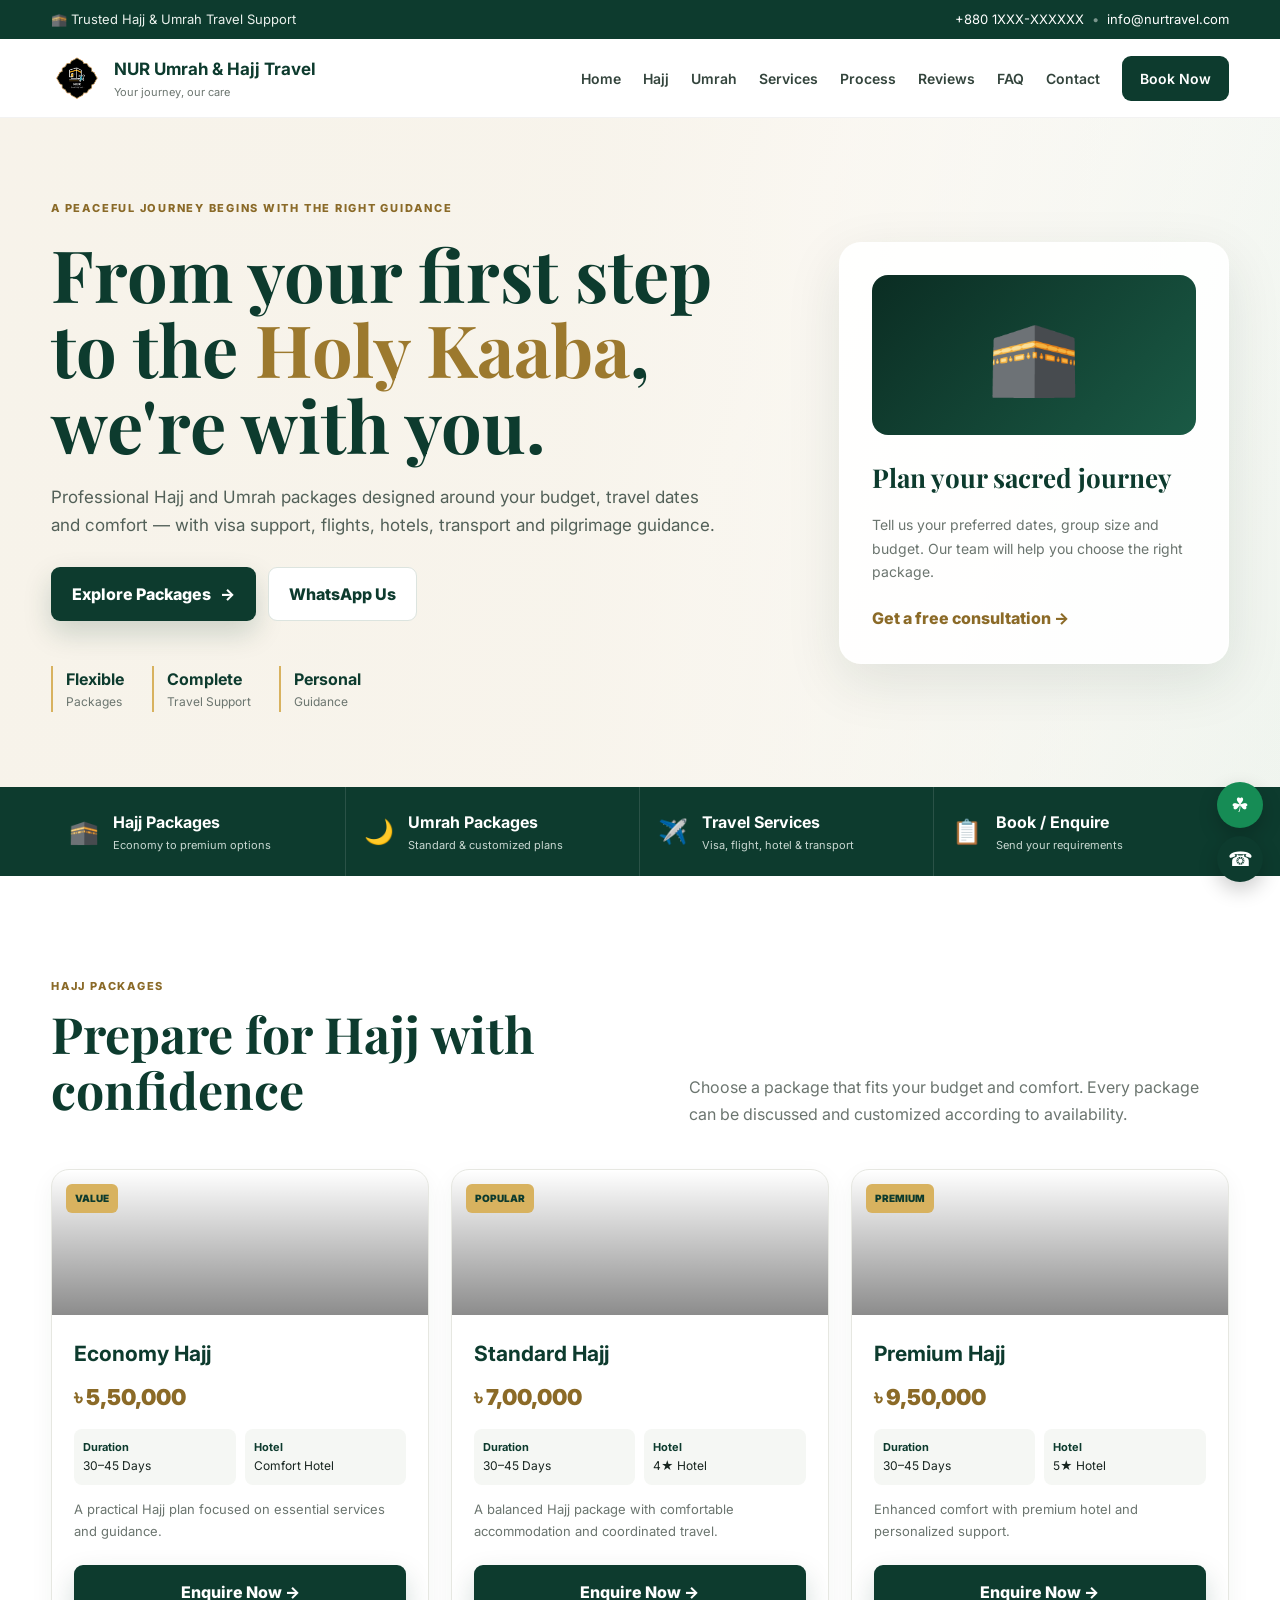
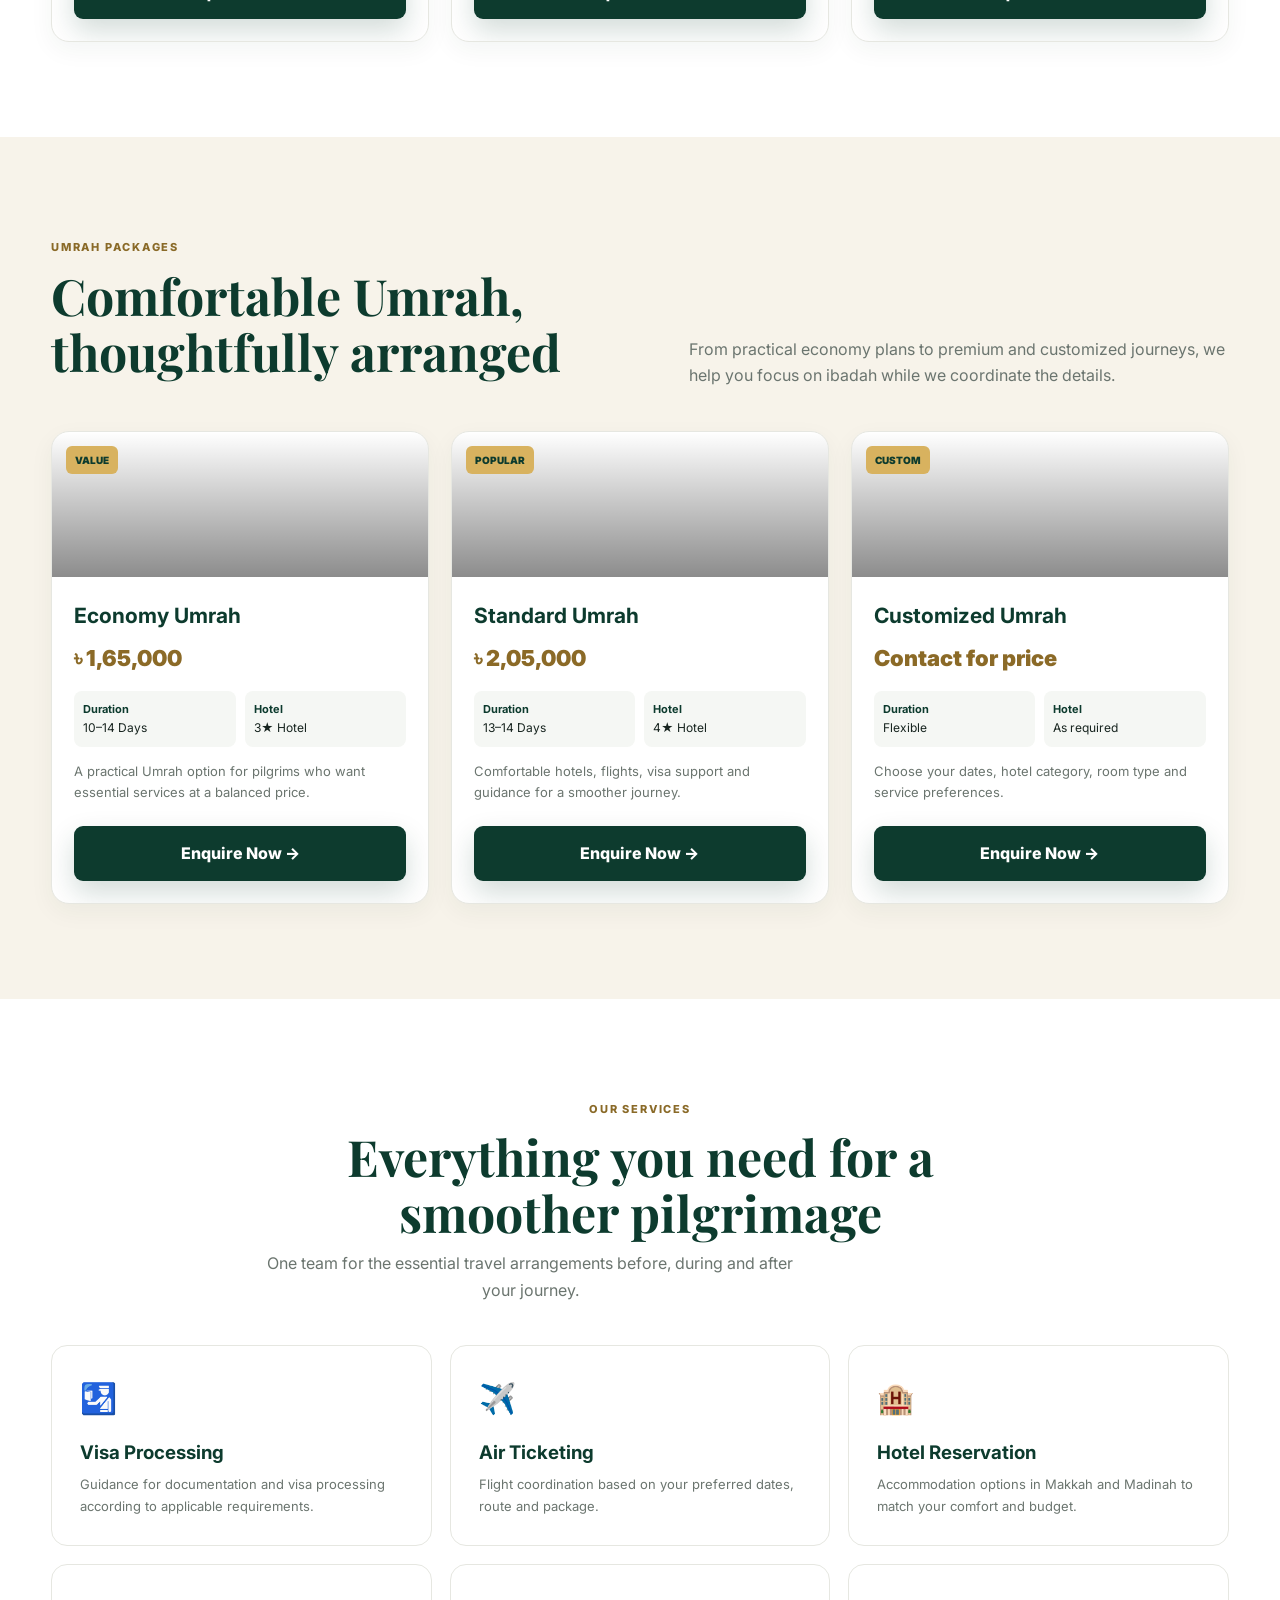
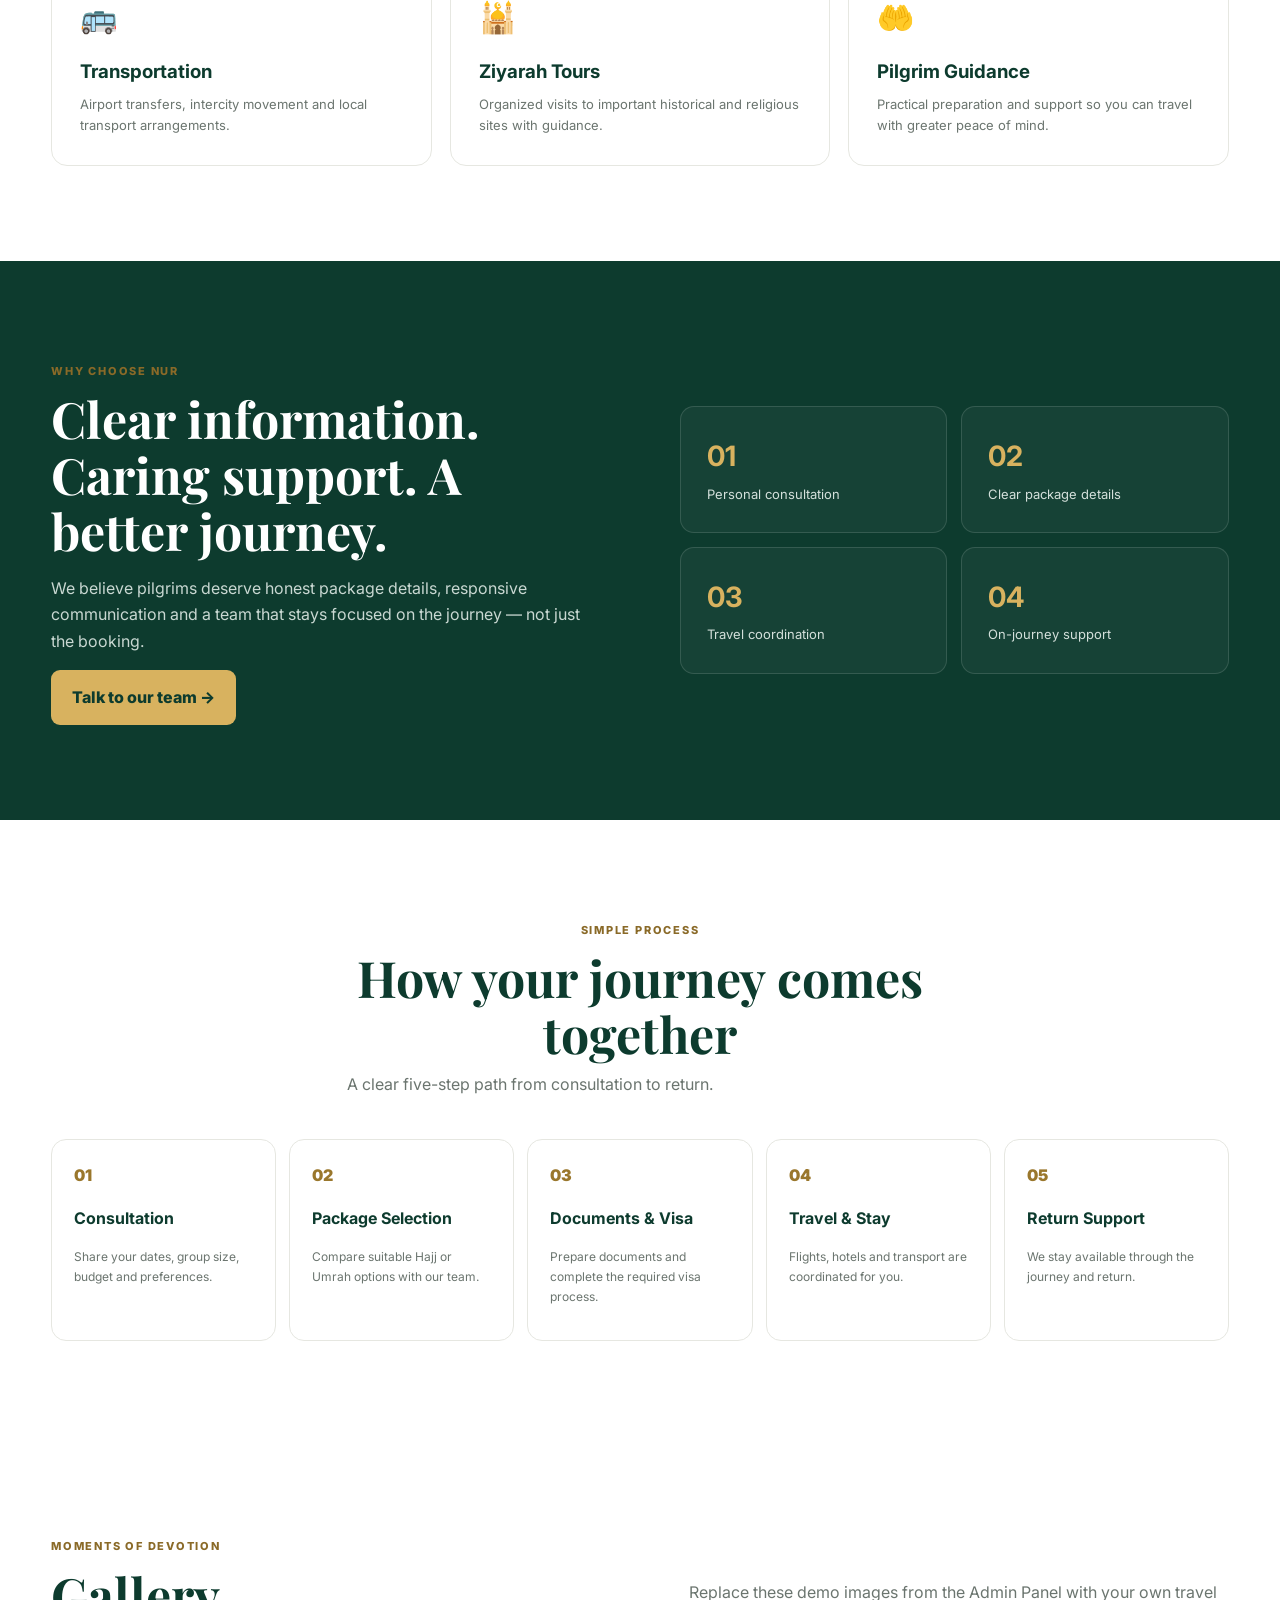
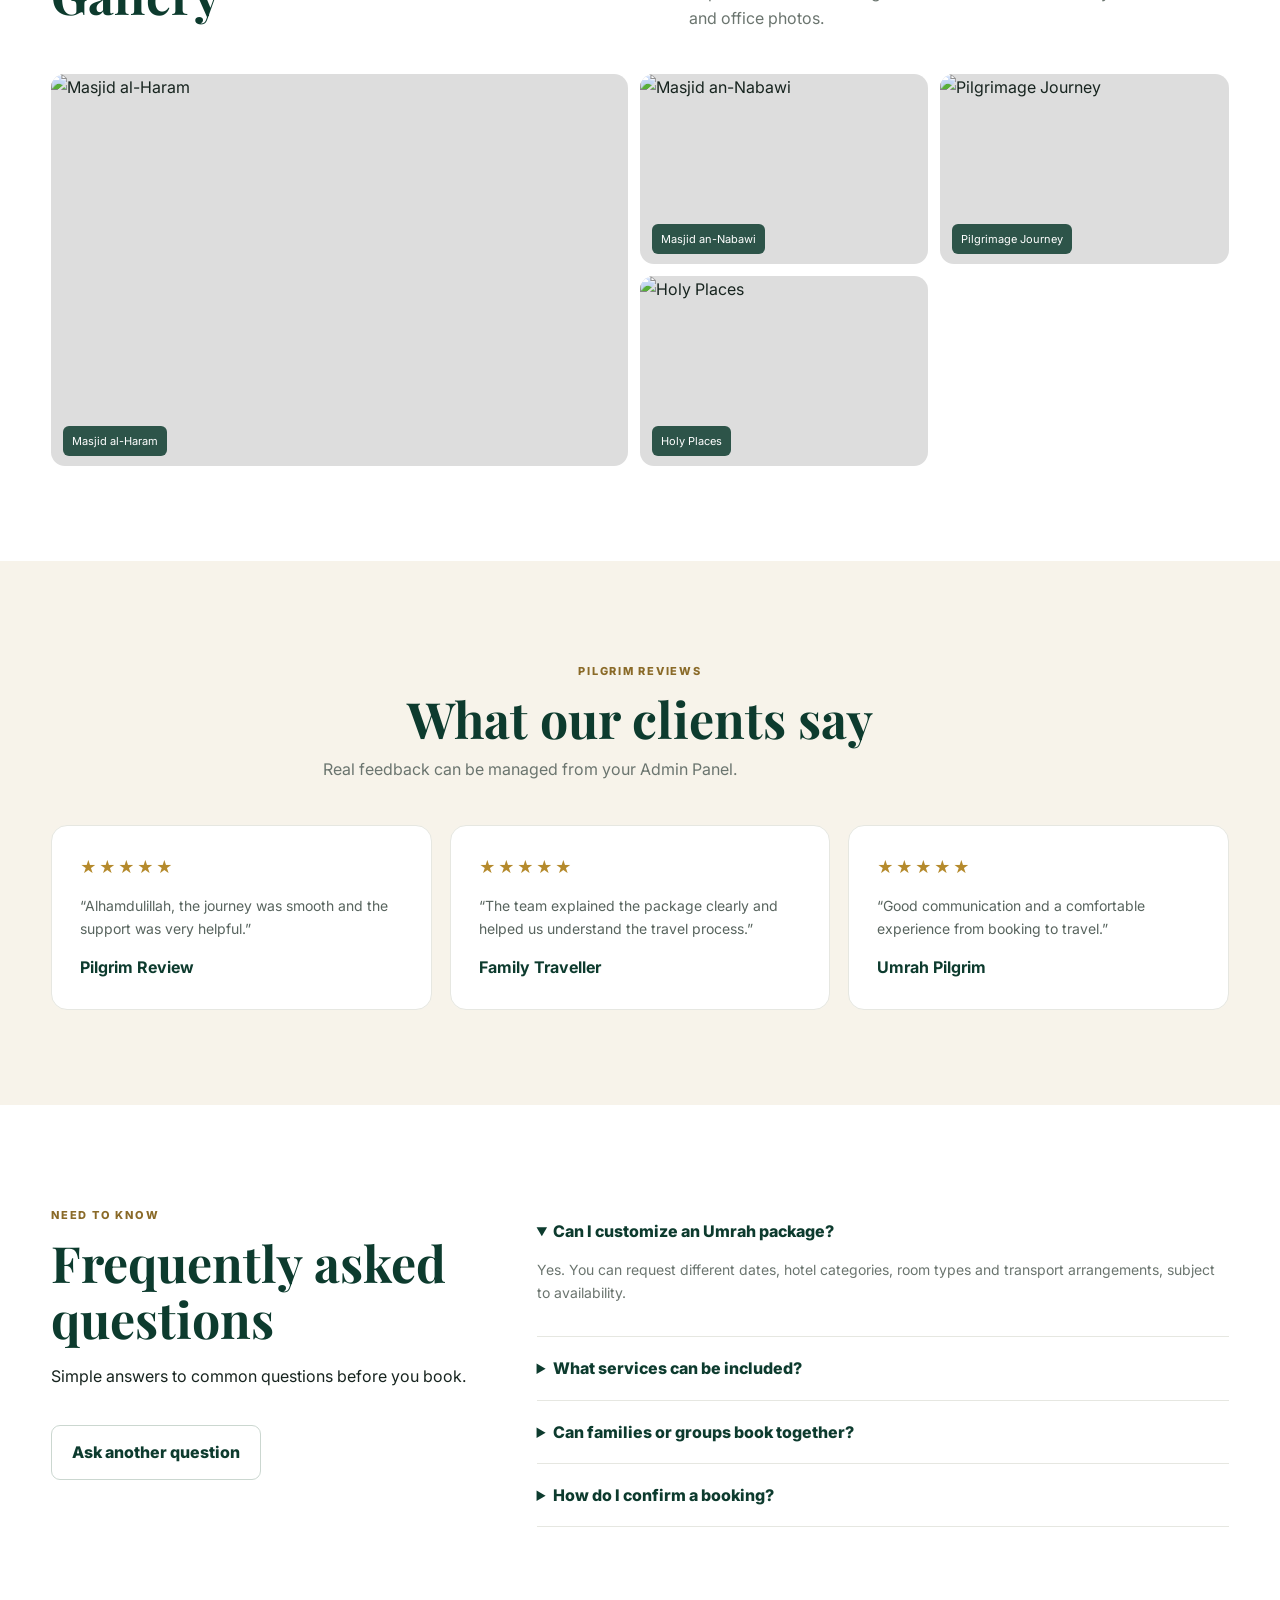
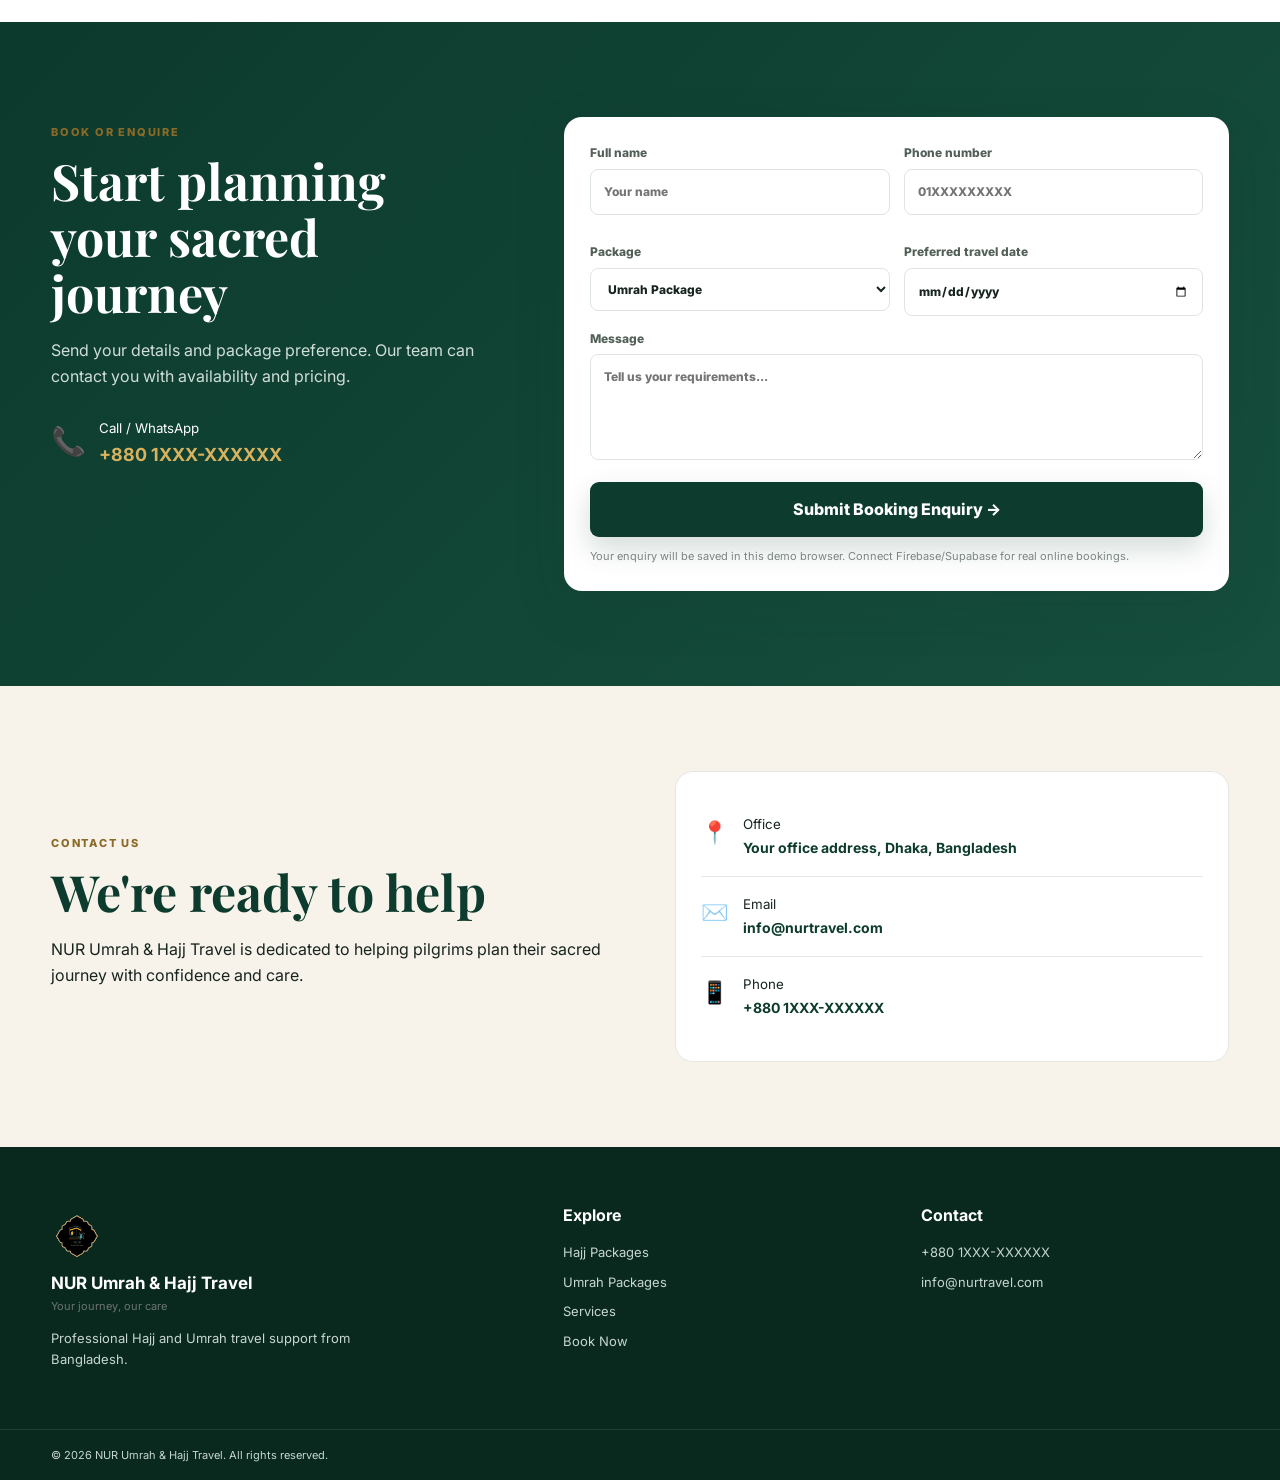
==== commit d8b3cc48: "Add files via upload" ====
--- a/index.html
+++ b/index.html
@@ -25,7 +25,7 @@
 <section class="booking-section" id="booking"><div class="container booking-grid"><div><span class="eyebrow">Book or enquire</span><h2>Start planning your sacred journey</h2><p>Send your details and package preference. Our team can contact you with availability and pricing.</p><div class="contact-mini"><span>📞</span><div><small>Call / WhatsApp</small><b id="bookingPhone">+880 1XXX-XXXXXX</b></div></div></div><form id="bookingForm"><div class="form-grid"><label>Full name<input name="name" required placeholder="Your name"></label><label>Phone number<input name="phone" required placeholder="01XXXXXXXXX"></label><label>Package<select name="package" id="packageSelect"><option>Umrah Package</option><option>Hajj Package</option><option>Customized Umrah</option><option>Customized Hajj</option></select></label><label>Preferred travel date<input name="date" type="date"></label></div><label>Message<textarea name="message" rows="4" placeholder="Tell us your requirements..."></textarea></label><button class="btn primary" type="submit">Submit Booking Enquiry →</button><p class="form-note">Your enquiry will be saved in this demo browser. Connect Firebase/Supabase for real online bookings.</p></form></div></section>
 <section class="contact-section" id="contact"><div class="container contact-grid"><div><span class="eyebrow">Contact us</span><h2>We're ready to help</h2><p id="aboutText">NUR Umrah & Hajj Travel is dedicated to helping pilgrims plan their sacred journey with confidence and care.</p></div><div class="contact-card"><div><span>📍</span><div><small>Office</small><b id="address">Your office address, Dhaka, Bangladesh</b></div></div><div><span>✉️</span><div><small>Email</small><b id="email">info@nurtravel.com</b></div></div><div><span>📱</span><div><small>Phone</small><b id="phone">+880 1XXX-XXXXXX</b></div></div></div></div></section>
 </main>
-<footer><div class="container footer-grid"><div><a class="brand footer-brand" href="#home"><img src="assets/logo.png" alt="NUR logo"><div><strong id="footerName">NUR Umrah & Hajj Travel</strong><small>Your journey, our care</small></div></a><p>Professional Hajj and Umrah travel support from Bangladesh.</p></div><div><h4>Explore</h4><a href="#hajj">Hajj Packages</a><a href="#umrah">Umrah Packages</a><a href="#services">Services</a><a href="#booking">Book Now</a></div><div><h4>Contact</h4><a id="footerPhone" href="tel:+8801000000000">+880 1XXX-XXXXXX</a><a id="footerEmail" href="mailto:info@nurtravel.com">info@nurtravel.com</a><a href="admin/">Admin Panel</a></div></div><div class="copyright"><div class="container">© <span id="year"></span> NUR Umrah & Hajj Travel. All rights reserved.</div></div></footer>
+<footer><div class="container footer-grid"><div><a class="brand footer-brand" href="#home"><img src="assets/logo.png" alt="NUR logo"><div><strong id="footerName">NUR Umrah & Hajj Travel</strong><small>Your journey, our care</small></div></a><p>Professional Hajj and Umrah travel support from Bangladesh.</p></div><div><h4>Explore</h4><a href="#hajj">Hajj Packages</a><a href="#umrah">Umrah Packages</a><a href="#services">Services</a><a href="#booking">Book Now</a></div><div><h4>Contact</h4><a id="footerPhone" href="tel:+8801000000000">+880 1XXX-XXXXXX</a><a id="footerEmail" href="mailto:info@nurtravel.com">info@nurtravel.com</a></div></div><div class="copyright"><div class="container">© <span id="year"></span> NUR Umrah & Hajj Travel. All rights reserved.</div></div></footer>
 <div class="floating"><a id="floatWhatsApp" href="https://wa.me/8801000000000" target="_blank" rel="noopener" aria-label="WhatsApp">☘</a><a id="floatCall" href="tel:+8801000000000" aria-label="Call">☎</a></div>
 <div id="successModal" class="modal"><div class="modal-card"><button id="closeModal">×</button><div class="success-icon">✓</div><h3>Enquiry received</h3><p>Thank you. Your booking enquiry has been saved. Our team can contact you with the next steps.</p><button class="btn primary" id="modalOk">Done</button></div></div>
 <script src="script.js"></script>
--- a/style.css
+++ b/style.css
@@ -1 +1,2 @@
 :root{--green:#0d3b2e;--green2:#145844;--gold:#d8b25f;--cream:#f7f3ea;--ink:#17241f;--muted:#6b756f;--white:#fff;--line:#e6e7e1;--shadow:0 18px 55px rgba(17,50,39,.10)}*{box-sizing:border-box}html{scroll-behavior:smooth}body{margin:0;font-family:Inter,Arial,sans-serif;color:var(--ink);background:#fff;line-height:1.65}a{text-decoration:none;color:inherit}button,input,textarea,select{font:inherit}.container{width:min(1180px,92%);margin:auto}.topbar{background:var(--green);color:#eaf1ed;font-size:13px}.topbar-inner{display:flex;justify-content:space-between;gap:20px;padding:9px 0}.topbar a{color:#fff}.sep{opacity:.5;margin:0 8px}.header{position:sticky;top:0;z-index:50;background:rgba(255,255,255,.94);backdrop-filter:blur(16px);border-bottom:1px solid rgba(0,0,0,.05)}.nav-wrap{height:78px;display:flex;align-items:center;justify-content:space-between}.brand{display:flex;align-items:center;gap:11px}.brand img{width:52px;height:52px;object-fit:contain}.brand strong{display:block;font-size:17px;color:var(--green)}.brand small{display:block;color:var(--muted);font-size:11px}.header nav{display:flex;align-items:center;gap:22px;font-size:14px;font-weight:600}.header nav a{color:#33443c}.header nav a:hover{color:var(--green)}.nav-cta{background:var(--green)!important;color:#fff!important;padding:11px 18px;border-radius:9px}.menu-toggle{display:none;border:0;background:none;font-size:25px}.hero{position:relative;overflow:hidden;background:linear-gradient(110deg,#f5f3eb 0%,#fff 56%,#edf5f0 100%);min-height:650px}.hero-bg{position:absolute;inset:0;background:linear-gradient(90deg,rgba(247,243,234,.98) 0%,rgba(247,243,234,.90) 45%,rgba(247,243,234,.25) 100%),url('https://images.unsplash.com/photo-1564769625905-50e93615e769?auto=format&fit=crop&w=1800&q=85') center/cover}.hero-grid{position:relative;display:grid;grid-template-columns:1.25fr .75fr;gap:70px;align-items:center;min-height:650px}.hero-copy{padding:75px 0}.eyebrow{text-transform:uppercase;letter-spacing:.16em;font-size:11px;font-weight:800;color:#8a6a28}.hero h1{font-family:'Playfair Display',serif;font-size:clamp(44px,6vw,72px);line-height:1.05;color:var(--green);margin:16px 0 20px;max-width:760px}.hero h1 span{color:#9c792e}.hero p{font-size:17px;color:#526058;max-width:680px}.hero-actions{display:flex;gap:12px;margin-top:28px}.btn{display:inline-flex;align-items:center;justify-content:center;gap:9px;padding:13px 20px;border-radius:9px;border:1px solid transparent;font-weight:800;cursor:pointer}.btn.primary{background:var(--green);color:#fff;box-shadow:0 12px 28px rgba(13,59,46,.18)}.btn.light{background:#fff;color:var(--green);border-color:#dce4df}.btn.gold{background:var(--gold);color:var(--green)}.btn.outline{border-color:#cbd7d0;color:var(--green);background:#fff;margin-top:20px}.trust-row{display:flex;gap:28px;margin-top:45px}.trust-row div{border-left:2px solid var(--gold);padding-left:13px}.trust-row b,.trust-row span{display:block}.trust-row b{color:var(--green)}.trust-row span{font-size:12px;color:var(--muted)}.hero-card{background:rgba(255,255,255,.9);border:1px solid rgba(255,255,255,.8);box-shadow:var(--shadow);border-radius:22px;padding:32px;max-width:390px;justify-self:end}.kaaba-art{height:160px;border-radius:16px;background:linear-gradient(135deg,#0b2d23,#1a5a45);display:grid;place-items:center;font-size:75px;margin-bottom:22px}.hero-card h3{font-family:'Playfair Display',serif;font-size:26px;color:var(--green);margin:0 0 7px}.hero-card p{font-size:14px;color:var(--muted)}.card-link{display:inline-block;margin-top:8px;color:#8b6a27;font-weight:800}.quick{background:var(--green);color:#fff}.quick-grid{display:grid;grid-template-columns:repeat(4,1fr)}.quick a{display:flex;align-items:center;gap:14px;padding:22px 18px;border-right:1px solid rgba(255,255,255,.12)}.quick a:last-child{border:0}.quick span{font-size:24px}.quick b,.quick small{display:block}.quick small{font-size:11px;color:#c9d8d2}.section{padding:95px 0}.section.alt{background:var(--cream)}.section-head{display:flex;justify-content:space-between;gap:40px;align-items:end;margin-bottom:42px}.section-head.center{display:block;text-align:center;max-width:760px;margin-left:auto;margin-right:auto}.section-head h2,.why-grid h2,.faq h2,.booking-section h2,.contact-section h2{font-family:'Playfair Display',serif;color:var(--green);font-size:clamp(32px,4vw,50px);line-height:1.12;margin:9px 0}.section-head p{max-width:540px;color:var(--muted);margin:0}.package-grid{display:grid;grid-template-columns:repeat(3,1fr);gap:22px}.package{background:#fff;border:1px solid var(--line);border-radius:18px;overflow:hidden;box-shadow:0 8px 25px rgba(13,59,46,.05);transition:.25s}.package:hover{transform:translateY(-5px);box-shadow:var(--shadow)}.package-top{height:145px;background-size:cover;background-position:center;position:relative}.package-top:after{content:"";position:absolute;inset:0;background:linear-gradient(180deg,transparent,rgba(0,0,0,.45))}.tag{position:absolute;z-index:1;left:14px;top:14px;background:var(--gold);color:var(--green);padding:6px 9px;border-radius:6px;font-size:10px;font-weight:900}.package-body{padding:22px}.package-body h3{margin:0;color:var(--green);font-size:21px}.package-price{font-size:22px;color:#8b6a27;font-weight:900;margin:7px 0 14px}.package-meta{display:grid;grid-template-columns:1fr 1fr;gap:9px;margin:14px 0}.meta{background:#f5f7f4;border-radius:8px;padding:9px;font-size:12px}.meta b{display:block;color:var(--green);font-size:11px}.package-body p{color:var(--muted);font-size:13px}.package .btn{width:100%;margin-top:10px}.service-grid{display:grid;grid-template-columns:repeat(3,1fr);gap:18px}.service-grid article{padding:28px;border:1px solid var(--line);border-radius:16px;background:#fff}.service-grid span{font-size:30px}.service-grid h3{margin:14px 0 6px;color:var(--green)}.service-grid p{color:var(--muted);font-size:13px;margin:0}.dark-section{background:var(--green);color:#fff}.why-grid{display:grid;grid-template-columns:1fr 1fr;gap:80px;align-items:center}.dark-section h2{color:#fff}.dark-section p{color:#c9d8d2}.stats{display:grid;grid-template-columns:1fr 1fr;gap:14px}.stats div{padding:26px;border:1px solid rgba(255,255,255,.13);border-radius:14px;background:rgba(255,255,255,.04)}.stats b{display:block;color:var(--gold);font-size:28px}.stats span{font-size:13px;color:#d4e0db}.process-grid{display:grid;grid-template-columns:repeat(5,1fr);gap:13px}.process-grid div{padding:22px;border:1px solid var(--line);border-radius:15px;background:#fff}.process-grid span{color:#9a772c;font-weight:900}.process-grid h3{font-size:16px;color:var(--green)}.process-grid p{font-size:12px;color:var(--muted)}.gallery{display:grid;grid-template-columns:2fr 1fr 1fr;grid-auto-rows:190px;gap:12px}.gallery-item{border-radius:14px;overflow:hidden;position:relative;background:#ddd}.gallery-item:first-child{grid-row:span 2}.gallery-item img{width:100%;height:100%;object-fit:cover;transition:.3s}.gallery-item:hover img{transform:scale(1.05)}.gallery-item span{position:absolute;left:12px;bottom:10px;background:rgba(13,59,46,.84);color:#fff;padding:6px 9px;border-radius:6px;font-size:11px}.review-grid{display:grid;grid-template-columns:repeat(3,1fr);gap:18px}.review{padding:28px;border-radius:16px;background:#fff;border:1px solid var(--line)}.stars{color:#b58a2c;letter-spacing:2px}.review p{color:#58645e;font-size:14px}.review b{color:var(--green)}.faq-grid{display:grid;grid-template-columns:.75fr 1.25fr;gap:70px;align-items:start}.faq-list details{border-bottom:1px solid var(--line);padding:18px 0}.faq-list summary{cursor:pointer;font-weight:800;color:var(--green)}.faq-list p{color:var(--muted);font-size:14px}.booking-section{padding:95px 0;background:linear-gradient(135deg,#0c3a2d,#164f3e);color:#fff}.booking-grid{display:grid;grid-template-columns:.8fr 1.2fr;gap:70px;align-items:start}.booking-section h2{color:#fff}.booking-section p{color:#d1ded8}.contact-mini{display:flex;gap:13px;margin-top:28px}.contact-mini span{font-size:28px}.contact-mini small,.contact-mini b{display:block}.contact-mini b{font-size:18px;color:var(--gold)}form{background:#fff;color:var(--ink);padding:26px;border-radius:18px;box-shadow:var(--shadow)}.form-grid{display:grid;grid-template-columns:1fr 1fr;gap:14px}form label{display:block;font-size:12px;font-weight:800;color:#526058;margin-bottom:13px}input,textarea,select{width:100%;border:1px solid #dfe5e1;border-radius:8px;padding:12px 13px;margin-top:6px;outline:none;background:#fff;color:var(--ink)}input:focus,textarea:focus,select:focus{border-color:var(--gold);box-shadow:0 0 0 3px rgba(216,178,95,.13)}form .btn{width:100%;margin-top:4px}.form-note{font-size:11px!important;margin:10px 0 0!important;color:#7b8580!important}.contact-section{padding:85px 0;background:var(--cream)}.contact-grid{display:grid;grid-template-columns:1fr 1fr;gap:70px;align-items:center}.contact-card{background:#fff;border:1px solid var(--line);border-radius:18px;padding:25px}.contact-card>div{display:flex;gap:15px;padding:17px 0;border-bottom:1px solid var(--line)}.contact-card>div:last-child{border:0}.contact-card span{font-size:22px}.contact-card small,.contact-card b{display:block}.contact-card b{font-size:14px;color:var(--green)}footer{background:#09291f;color:#c8d6d0;padding:55px 0 0}.footer-grid{display:grid;grid-template-columns:1.5fr 1fr 1fr;gap:50px;padding-bottom:45px}.footer-brand strong{color:#fff}.footer-grid h4{color:#fff;margin:0 0 14px}.footer-grid a{display:block;margin:8px 0;font-size:13px}.footer-grid p{max-width:360px;font-size:13px}.copyright{border-top:1px solid rgba(255,255,255,.1);padding:16px 0;font-size:11px}.floating{position:fixed;right:17px;bottom:18px;z-index:60;display:flex;flex-direction:column;gap:8px}.floating a{width:46px;height:46px;border-radius:50%;display:grid;place-items:center;background:var(--green);color:#fff;box-shadow:0 8px 20px #0003;font-size:20px}.floating a:first-child{background:#168c55}.modal{display:none;position:fixed;inset:0;background:rgba(5,22,17,.65);z-index:100;place-items:center;padding:20px}.modal.show{display:grid}.modal-card{background:#fff;border-radius:18px;padding:35px;max-width:420px;text-align:center;position:relative}.modal-card #closeModal{position:absolute;right:12px;top:8px;border:0;background:none;font-size:28px;color:#777}.success-icon{width:58px;height:58px;border-radius:50%;background:#e5f2eb;color:var(--green);display:grid;place-items:center;font-size:30px;font-weight:900;margin:auto}.modal-card h3{color:var(--green);font-family:'Playfair Display',serif;font-size:28px;margin:15px 0 5px}.modal-card p{color:var(--muted);font-size:14px}@media(max-width:980px){.header nav{gap:12px}.hero-grid{grid-template-columns:1fr}.hero-card{display:none}.package-grid{grid-template-columns:1fr 1fr}.service-grid{grid-template-columns:1fr 1fr}.process-grid{grid-template-columns:1fr 1fr}.gallery{grid-template-columns:1fr 1fr}.why-grid,.booking-grid,.contact-grid,.faq-grid{grid-template-columns:1fr;gap:35px}}@media(max-width:760px){.topbar-inner{display:block;text-align:center}.topbar-inner>div{margin-top:4px}.menu-toggle{display:block}.header nav{display:none;position:absolute;left:4%;right:4%;top:78px;background:#fff;border:1px solid var(--line);border-radius:12px;padding:15px;box-shadow:var(--shadow);flex-direction:column;align-items:stretch}.header nav.open{display:flex}.header nav a{padding:9px}.quick-grid{grid-template-columns:1fr 1fr}.quick a{border-bottom:1px solid rgba(255,255,255,.12)}.section{padding:70px 0}.section-head{display:block}.section-head p{margin-top:12px}.package-grid,.service-grid,.review-grid,.footer-grid{grid-template-columns:1fr}.form-grid{grid-template-columns:1fr}.gallery{grid-template-columns:1fr;grid-auto-rows:210px}.gallery-item:first-child{grid-row:auto}.trust-row{gap:15px;flex-wrap:wrap}.hero-copy{padding:65px 0}.hero h1{font-size:45px}.footer-grid{gap:25px}.floating{right:12px}}
+.review-site-avatar{width:58px;height:58px;border-radius:50%;object-fit:cover;margin-bottom:8px;border:2px solid var(--gold)}
